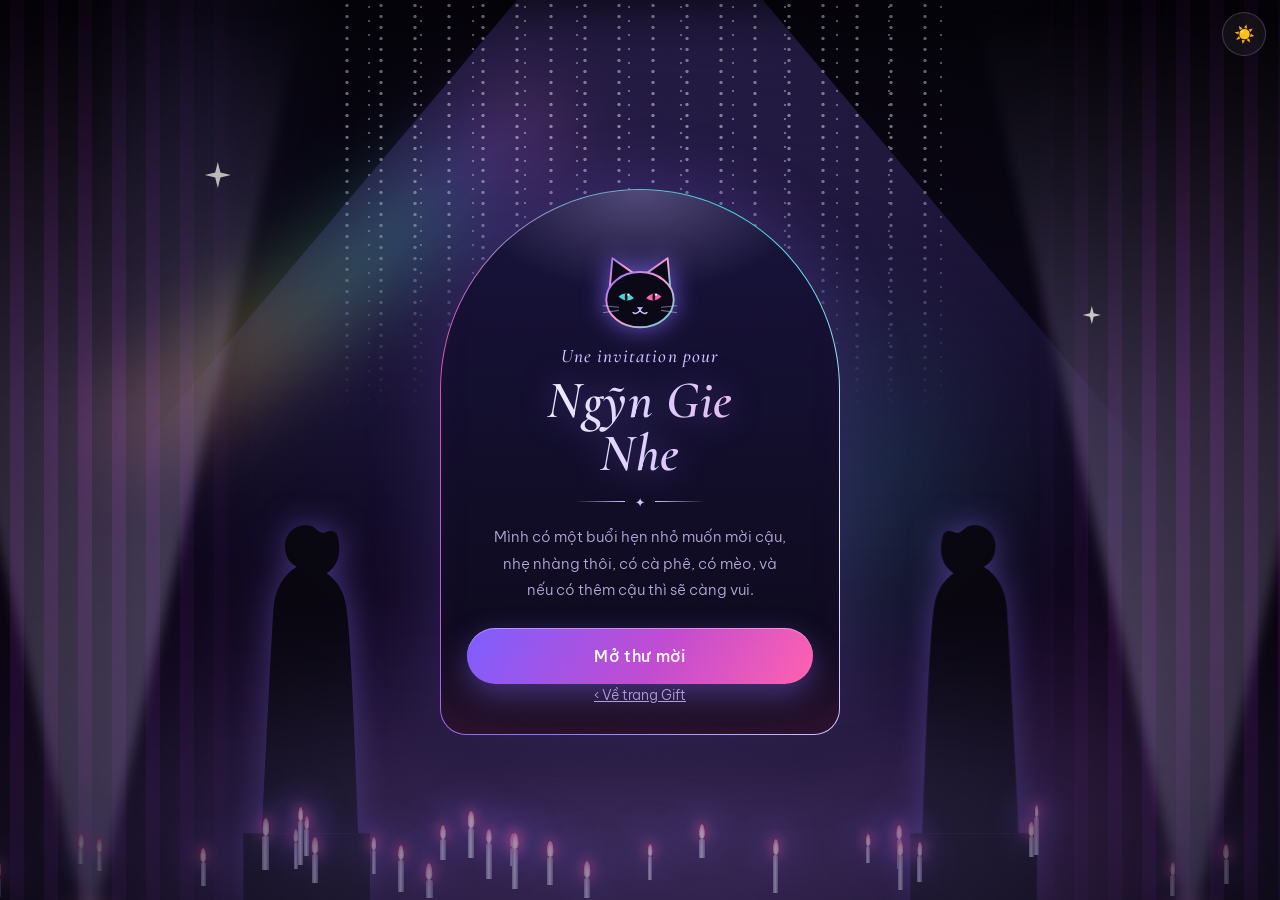
==== invite/index.html @ dcd9a981 "first commit" ====
<!DOCTYPE html>
<html lang="vi">
<head>
<meta charset="utf-8">
<meta name="viewport" content="width=device-width, initial-scale=1, viewport-fit=cover">
<meta name="robots" content="noindex,nofollow">
<meta name="theme-color" content="#0d0414">
<link rel="icon" href="data:image/svg+xml,%3Csvg xmlns=%27http://www.w3.org/2000/svg%27 viewBox=%270 0 100 100%27%3E%3Ctext y=%27.9em%27 font-size=%2790%27%3E%F0%9F%92%8C%3C/text%3E%3C/svg%3E">
<link rel="preconnect" href="https://fonts.gstatic.com" crossorigin>
<title>Ngỹn Gie Nhe, thư mời dùng bữa</title>
<link rel="preconnect" href="https://fonts.googleapis.com">
<link href="https://fonts.googleapis.com/css2?family=Cormorant+Garamond:ital,wght@0,500;0,600;1,500;1,600&family=Be+Vietnam+Pro:wght@300;400;500&display=swap" rel="stylesheet">
<link rel="stylesheet" href="style.css">
<style>.note{display:block;text-align:left;margin:0 0 14px}.note small{display:block;margin:0 0 6px 6px;font-family:"Cormorant Garamond",serif;font-style:italic;font-size:.95rem;color:var(--lilac)}
.note textarea{display:block;width:100%;min-height:76px;resize:none;padding:12px 16px;border-radius:18px;border:1px solid var(--line);background:var(--fill2);color:var(--ink);font:inherit;font-size:.98rem;line-height:1.5;outline:none;transition:border-color .3s}
.note textarea:focus{border-color:var(--lilac)}.note textarea::placeholder{color:var(--soft)}.note textarea:disabled{opacity:.6}</style>
</head>
<body>
<div class="blob o1"></div><div class="blob o2"></div><div class="blob o3"></div>
<div class="scene" aria-hidden="true"><div class="curtain l"></div><div class="curtain r"></div><div class="beads"></div><div class="beam l"></div><div class="beam r"></div><i class="lantern" style="--x:4%;--y:12vh;--s:1;--d:-1s"></i><i class="lantern" style="--x:11%;--y:26vh;--s:.8;--d:-3s"></i><i class="lantern" style="--x:5%;--y:46vh;--s:.9;--d:-2s"></i><i class="lantern" style="--x:96%;--y:14vh;--s:1;--d:-2.5s"></i><i class="lantern" style="--x:89%;--y:30vh;--s:.8;--d:-.5s"></i><i class="lantern" style="--x:95%;--y:48vh;--s:.9;--d:-4s"></i><div class="prism"></div><i class="spark a"></i><i class="spark b"></i><svg class="statue l" viewBox="0 0 80 240" aria-hidden="true"><path d="M44 16c-9-3-17 3-17 12 0 6 3 10 7 12-8 5-13 13-14 26-2 34-4 76-7 134h58c-3-80-5-120-7-134-1-10-5-17-12-22 6-4 9-11 7-20-1-8-6-5-9-4-3-1-5-3-6-4z"/><rect x="2" y="200" width="76" height="40"/></svg><svg class="statue r" viewBox="0 0 80 240" aria-hidden="true"><path d="M44 16c-9-3-17 3-17 12 0 6 3 10 7 12-8 5-13 13-14 26-2 34-4 76-7 134h58c-3-80-5-120-7-134-1-10-5-17-12-22 6-4 9-11 7-20-1-8-6-5-9-4-3-1-5-3-6-4z"/><rect x="2" y="200" width="76" height="40"/></svg><div class="fog"></div><div class="fog f2"></div><div class="candles" id="candles"></div></div>
<button class="theme" id="theme" aria-label="Đổi giao diện sáng/tối">🌙</button>
<div class="fx" id="fx" aria-hidden="true"></div>
<div class="embers" id="embers" aria-hidden="true"></div>

<div class="stage">
  <div class="dots" id="dots"><i></i><i></i><i></i></div>

  <div class="card" id="card">
    <!-- 0 bìa -->
    <section class="step on">
      <svg class="cat" viewBox="0 0 120 104" aria-hidden="true">
        <defs><linearGradient id="hg" x1="0" y1="0" x2="1" y2="1"><stop offset="0" stop-color="#8b6dff"/><stop offset=".5" stop-color="#ff9bd2"/><stop offset="1" stop-color="#46d6d9"/></linearGradient></defs>
        <g class="ear"><path d="M20 52 L24 8 L55 30 Z" fill="#0b0816" stroke="url(#hg)" stroke-width="2.5" stroke-linejoin="round"/></g>
        <g class="ear r"><path d="M100 52 L96 8 L65 30 Z" fill="#0b0816" stroke="url(#hg)" stroke-width="2.5" stroke-linejoin="round"/></g>
        <ellipse cx="60" cy="62" rx="44" ry="36" fill="#0b0816" stroke="url(#hg)" stroke-width="2.5"/>
        <path d="M32 58 Q42 49 52 60 Q42 67 32 58Z" fill="#46d6d9"/><path d="M68 60 Q78 49 88 58 Q78 67 68 60Z" fill="#ff5fae"/>
        <ellipse cx="42" cy="58.5" rx="1.8" ry="5" fill="#0b0816"/><ellipse cx="78" cy="58.5" rx="1.8" ry="5" fill="#0b0816"/>
        <circle cx="45" cy="55.5" r="1.4" fill="#fff"/><circle cx="81" cy="55.5" r="1.4" fill="#fff"/>
        <path d="M56 72 L64 72 L60 76Z" fill="#cfc3ff"/><path d="M60 76 Q56 82 51 79 M60 76 Q64 82 69 79" fill="none" stroke="#cfc3ff" stroke-width="2" stroke-linecap="round"/>
        <path d="M12 70 L32 72 M12 79 L32 76 M108 70 L88 72 M108 79 L88 76" stroke="#cfc3ff" opacity=".5" stroke-width="1.4" stroke-linecap="round"/>
      </svg>
      <p class="it lead">Une invitation pour</p>
      <h1>Ngỹn Gie<br>Nhe</h1>
      <div class="orn">✦</div>
      <p class="txt">Mình có một buổi hẹn nhỏ muốn mời cậu, nhẹ nhàng thôi, có cà phê, có mèo, và nếu có thêm cậu thì sẽ càng vui.</p>
      <button class="btn shine" data-go="1">Mở thư mời</button>
      <a class="back" href="../index.html">‹ Về trang Gift</a>
    </section>

    <!-- 1 địa điểm -->
    <section class="step">
      <h2>Mình đi đâu nhỉ?</h2>
      <p class="cap">Chọn bao nhiêu cũng được</p>
      <div class="grid" id="what">
        <button class="tile" aria-pressed="false"><em>🐱</em><b>Cà phê mèo</b></button>
        <button class="tile" aria-pressed="false"><em>🍝</em><b>Đi ăn</b></button>
        <button class="tile" aria-pressed="false"><em>🌷</em><b>Dạo phố</b></button>
        <button class="tile" aria-pressed="false"><em>🎀</em><b>Cậu chọn đi</b></button>
      </div>
      <button class="btn" data-go="2" id="n1">Bỏ qua</button>
      <button class="back" data-go="0">Quay lại</button>
    </section>

    <!-- 2 thời gian -->
    <section class="step">
      <h2>Khi nào cậu rảnh?</h2>
      <p class="cap">Chọn ngày và giờ cậu tiện</p>
      <div id="when" class="fields">
        <button type="button" class="fld" id="fd"><small>Ngày</small><span id="fdv" class="ph">Chọn ngày</span></button>
        <button type="button" class="fld" id="ft"><small>Giờ</small><span id="ftv" class="ph">Chọn giờ</span></button>
      </div>
      <button class="btn" data-go="3" id="n2">Bỏ qua</button>
      <button class="back" data-go="1">Quay lại</button>
    </section>

    <!-- 3 xác nhận -->
    <section class="step">
      <h2>Cậu đi với mình nhé?</h2>
      <p class="cap">Bữa hẹn của Ngỹn Gie Nhe</p>
      <div class="zone" id="zone">
        <button class="btn shine" id="yes">Nhận lời mời 💗</button>
        <button class="btn alt no" id="no">Khôm đi…</button>
      </div>
      <p class="hint" id="hint"></p>
      <button class="back" data-go="2">Quay lại</button>
    </section>

    <!-- 4 xong -->
    <section class="step fin" aria-live="polite">
      <img class="clapgif" id="clapgif" src="clap-cat.gif" alt="Mèo vỗ tay" hidden>
      <svg class="cat happy" id="hcat" viewBox="0 0 120 104" role="button" tabindex="0" aria-label="Chạm vào mèo để thả pháo hoa">
        <g class="ear"><path d="M20 52 L24 8 L55 30 Z" fill="#0b0816" stroke="url(#hg)" stroke-width="2.5" stroke-linejoin="round"/></g>
        <g class="ear r"><path d="M100 52 L96 8 L65 30 Z" fill="#0b0816" stroke="url(#hg)" stroke-width="2.5" stroke-linejoin="round"/></g>
        <ellipse cx="60" cy="62" rx="44" ry="36" fill="#0b0816" stroke="url(#hg)" stroke-width="2.5"/>
        <path d="M31 62 Q42 48 53 62" fill="none" stroke="#46d6d9" stroke-width="4" stroke-linecap="round"/><path d="M67 62 Q78 48 89 62" fill="none" stroke="#ff5fae" stroke-width="4" stroke-linecap="round"/>
        <ellipse cx="27" cy="73" rx="8" ry="4.5" fill="#ff5fae" opacity=".55"/><ellipse cx="93" cy="73" rx="8" ry="4.5" fill="#ff5fae" opacity=".55"/>
        <path d="M54 72 L66 72 L60 77Z" fill="#cfc3ff"/><path d="M50 80 Q60 96 70 80 Z" fill="#ff5fae"/><path d="M55 87 Q60 91 65 87" fill="none" stroke="#ffd6f0" stroke-width="2" stroke-linecap="round"/>
        <path d="M10 70 L30 73 M10 80 L30 77 M110 70 L90 73 M110 80 L90 77" stroke="#cfc3ff" opacity=".5" stroke-width="1.4" stroke-linecap="round"/>
      </svg>
      <p class="it lead">Réservation</p>
      <h2 style="font-size:2rem;margin:6px 0 4px">Bàn đã được giữ chỗ</h2>
      <p class="wave" aria-label="Happy happy happy"><span class="w"><span class="l" style="--i:0" aria-hidden="true">H</span><span class="l" style="--i:1" aria-hidden="true">a</span><span class="l" style="--i:2" aria-hidden="true">p</span><span class="l" style="--i:3" aria-hidden="true">p</span><span class="l" style="--i:4" aria-hidden="true">y</span></span> <span class="w"><span class="l" style="--i:5" aria-hidden="true">h</span><span class="l" style="--i:6" aria-hidden="true">a</span><span class="l" style="--i:7" aria-hidden="true">p</span><span class="l" style="--i:8" aria-hidden="true">p</span><span class="l" style="--i:9" aria-hidden="true">y</span></span> <span class="w"><span class="l" style="--i:10" aria-hidden="true">h</span><span class="l" style="--i:11" aria-hidden="true">a</span><span class="l" style="--i:12" aria-hidden="true">p</span><span class="l" style="--i:13" aria-hidden="true">p</span><span class="l" style="--i:14" aria-hidden="true">y</span></span> <span class="l" style="--i:15" aria-hidden="true">✨</span></p>
      <div class="orn">✦</div>
      <p class="txt" style="margin-bottom:18px">Ngỹn Gie Nhe đã nhận lời mời. Hẹn gặp cậu nhé 🐾</p>
      <label class="note"><small>Nhắn gì cho mình không?</small><textarea id="note" rows="2" maxlength="300" placeholder="Viết vài dòng gửi mình nhé…"></textarea></label>
      <a class="btn shine" id="dc" href="#">Gửi</a>
      <p class="hint" id="copied"></p>
      <p class="hint" id="tap">Chạm vào mèo để thả thêm pháo hoa 🎉</p>
    </section>
  </div>
</div>

<div class="ov" id="ov" hidden>
  <div class="sheet" role="dialog" aria-modal="true" aria-label="Chọn ngày giờ">
    <div id="pdate">
      <div class="calh"><button type="button" class="nav" id="prev" aria-label="Tháng trước">‹</button><b id="calT"></b><button type="button" class="nav" id="next" aria-label="Tháng sau">›</button></div>
      <div class="wd"><span>T2</span><span>T3</span><span>T4</span><span>T5</span><span>T6</span><span>T7</span><span>CN</span></div>
      <div class="days" id="cal"></div>
    </div>
    <div id="ptime" hidden>
      <div class="wheel">
        <div class="wband"></div>
        <div class="wcol" id="wh" tabindex="0" aria-label="Giờ"></div>
        <div class="wsep">:</div>
        <div class="wcol" id="wm" tabindex="0" aria-label="Phút"></div>
      </div>
    </div>
    <div class="sact"><button type="button" class="sbtn" id="clr">Xóa chọn</button><button type="button" class="sbtn" id="shut">Đóng</button></div>
  </div>
</div>

<script src="../discord.js"></script>
<script src="script.js"></script>
</body>
</html>
---- invite/style.css ----
/* Nhà nguyện dưới ánh nến · bảng màu tím–hồng–xanh ngọc */
@property --ink{syntax:'<color>';inherits:true;initial-value:#f1ecff}
@property --soft{syntax:'<color>';inherits:true;initial-value:#b3a6d6}
@property --fill2{syntax:'<color>';inherits:true;initial-value:#ffffff0d}
@property --line{syntax:'<color>';inherits:true;initial-value:#cfc3ff38}
:root{
  --sky1:#06040d;--sky2:#0f0a22;--sky3:#2a1240;
  --ink:#f1ecff;--soft:#b3a6d6;--lilac:#cfc3ff;--violet:#8b6dff;--mag:#e64aa8;--pink:#ff5fae;--teal:#46d6d9;
  --card1:#17123a;--card2:#0b0818;--fill2:rgba(255,255,255,.05);--line:rgba(207,195,255,.22);
  --curt1:#3a1050;--curt2:#12071d;--stat:#0a0712;--cone:rgba(139,109,255,.3);--fog:rgba(190,170,255,.16);
  --holo:conic-gradient(from 200deg,#8b6dff,#e64aa8,#46d6d9,#f4efff,#8b6dff);
  --grad:linear-gradient(120deg,#7b5cff,#c04ad0 55%,#ff5fae);
  --vig:radial-gradient(ellipse at 50% 45%,transparent 30%,rgba(0,0,0,.72) 100%);
  --ease:cubic-bezier(.23,1,.32,1);--spring:cubic-bezier(.34,1.56,.64,1);
  color-scheme:dark;box-sizing:border-box;
  padding-top:env(safe-area-inset-top,0px);padding-bottom:env(safe-area-inset-bottom,0px);
  transition:--ink .7s var(--ease),--soft .7s var(--ease),--fill2 .7s var(--ease),--line .7s var(--ease)}
:root[data-theme="light"]{
  --sky1:#efe8fb;--sky2:#f6e6f1;--sky3:#e3dcf8;
  --ink:#2a1a4a;--soft:#6f5f95;--card1:#fcf9ff;--card2:#efe7fb;--fill2:rgba(255,255,255,.65);--line:rgba(90,60,160,.26);
  --curt1:#d9c3ec;--curt2:#c3a6df;--stat:#6e5a96;--cone:rgba(255,255,255,.8);--fog:rgba(255,255,255,.6);
  --vig:radial-gradient(ellipse at 50% 45%,transparent 45%,rgba(120,70,160,.18) 100%);color-scheme:light}
*{box-sizing:border-box;-webkit-tap-highlight-color:transparent}
html,body{height:100%}
html{scroll-padding-top:env(safe-area-inset-top,0px)}
body{margin:0;font-family:"Be Vietnam Pro",system-ui,-apple-system,"Segoe UI",sans-serif;font-weight:300;color:var(--ink);
  background:linear-gradient(180deg,var(--sky1),var(--sky2) 55%,var(--sky3)) fixed;overflow-x:hidden}
body::before{content:"";position:fixed;inset:0;z-index:-1;pointer-events:none;background:var(--vig)}
body::after{content:"";position:fixed;inset:0;z-index:30;pointer-events:none;opacity:.1;mix-blend-mode:overlay;
  background-image:url("data:image/svg+xml,%3Csvg xmlns='http://www.w3.org/2000/svg' width='160' height='160'%3E%3Cfilter id='n'%3E%3CfeTurbulence type='fractalNoise' baseFrequency='.9' numOctaves='2' stitchTiles='stitch'/%3E%3C/filter%3E%3Crect width='100%25' height='100%25' filter='url(%23n)'/%3E%3C/svg%3E")}

/* ===== cảnh nhà nguyện ===== */
.blob{position:fixed;z-index:-2;border-radius:50%;filter:blur(80px);pointer-events:none;animation:flow 18s ease-in-out infinite alternate}
.o1{width:320px;height:420px;background:var(--violet);opacity:.4;top:-120px;left:-120px}
.o2{width:340px;height:420px;background:var(--mag);opacity:.3;bottom:-160px;right:-140px;animation-duration:22s}
.o3{width:240px;height:300px;background:var(--teal);opacity:.16;top:38%;left:56%;animation-duration:26s}
@keyframes flow{to{transform:translate3d(30px,-40px,0) scale(1.15)}}
.scene{position:fixed;inset:0;z-index:-2;pointer-events:none;overflow:hidden}
.scene::before{content:"";position:absolute;top:0;left:50%;width:120vw;height:85vh;transform:translateX(-50%);
  background:linear-gradient(180deg,var(--cone),transparent 75%);clip-path:polygon(42% 0,58% 0,100% 100%,0 100%);filter:blur(28px)}
.scene::after{content:"";position:absolute;left:0;right:0;bottom:0;height:34vh;background:linear-gradient(transparent,rgba(139,109,255,.2))}
.curtain{position:absolute;top:0;bottom:0;width:min(24vw,250px);transform-origin:50% 0;animation:sway 10s ease-in-out infinite alternate;
  background:linear-gradient(180deg,rgba(0,0,0,.55),transparent 45%),repeating-linear-gradient(90deg,var(--curt2) 0 10px,var(--curt1) 10px 24px,var(--curt2) 24px 34px)}
.curtain.l{left:0;-webkit-mask-image:linear-gradient(90deg,#000 35%,transparent);mask-image:linear-gradient(90deg,#000 35%,transparent)}
.curtain.r{right:0;-webkit-mask-image:linear-gradient(270deg,#000 35%,transparent);mask-image:linear-gradient(270deg,#000 35%,transparent)}
@keyframes sway{to{transform:skewX(1.4deg)}}
.beads{position:absolute;top:0;left:50%;width:min(94vw,620px);height:46vh;transform:translateX(-50%);transform-origin:50% 0;animation:sway2 9s ease-in-out infinite alternate;opacity:.55;
  background-image:radial-gradient(circle,#efeaff 0 1.3px,transparent 2px),radial-gradient(circle,#cfc3ff 0 1px,transparent 1.6px);
  background-size:34px 11px,52px 14px;background-position:0 0,13px 0;
  -webkit-mask-image:linear-gradient(#000 30%,transparent);mask-image:linear-gradient(#000 30%,transparent)}
@keyframes sway2{from{transform:translateX(-50%) rotate(-.5deg)}to{transform:translateX(-50%) rotate(.5deg)}}
.prism{position:absolute;left:4%;top:26%;width:560px;height:90px;transform:rotate(-38deg);filter:blur(38px);opacity:.3;mix-blend-mode:screen;animation:prism 20s ease-in-out infinite alternate;
  background:linear-gradient(90deg,#ff5fae,#ffb24f,#fff56a,#5fe3a1,#46d6d9,#7b5cff,#e64aa8)}
@keyframes prism{to{transform:rotate(-30deg) translate(40px,30px);opacity:.18}}
.spark{position:absolute;width:26px;height:26px;background:#fff;clip-path:polygon(50% 0,60% 40%,100% 50%,60% 60%,50% 100%,40% 60%,0 50%,40% 40%);filter:drop-shadow(0 0 6px #cfc3ff);animation:tw 3.6s ease-in-out infinite}
.spark.a{left:16%;top:18%}.spark.b{right:14%;top:34%;width:18px;height:18px;animation-delay:1.4s}
@keyframes tw{0%,100%{opacity:.15;transform:scale(.6) rotate(0)}50%{opacity:1;transform:scale(1) rotate(45deg)}}
.fog{position:absolute;bottom:-8vh;width:150%;height:38vh;left:-25%;background:radial-gradient(ellipse at 50% 60%,var(--fog),transparent 65%);filter:blur(24px);animation:drift 30s ease-in-out infinite alternate}
.fog.f2{bottom:-14vh;opacity:.7;animation-duration:44s;animation-direction:alternate-reverse}
@keyframes drift{to{transform:translateX(12%)}}
.statue{position:absolute;bottom:0;height:min(50vh,400px);aspect-ratio:80/240;fill:var(--stat);filter:drop-shadow(0 0 16px rgba(139,109,255,.5))}
.statue.l{left:max(2vw,calc(50% - 400px))}.statue.r{right:max(2vw,calc(50% - 400px));transform:scaleX(-1)}
.candles{position:absolute;left:0;right:0;bottom:0}
.candle{position:absolute;bottom:var(--b);left:var(--x);width:var(--w);height:var(--h);margin-left:calc(var(--w)/-2);border-radius:2px 2px 0 0;background:linear-gradient(90deg,#9d92c4,#efeaff 45%,#8478ad)}
.candle::before{content:"";position:absolute;left:50%;bottom:100%;width:calc(var(--w)*1.1);height:calc(var(--w)*2.7);transform:translateX(-50%);transform-origin:50% 100%;
  border-radius:50% 50% 50% 50%/62% 62% 38% 38%;background:radial-gradient(ellipse at 50% 70%,#fff 0,#ffd6f0 35%,#ff6fc1 72%,transparent 76%);
  box-shadow:0 0 12px 4px rgba(255,95,174,.5),0 0 34px 12px rgba(139,109,255,.32);animation:flick var(--f) ease-in-out var(--dl) infinite alternate}
@keyframes flick{from{transform:translateX(-50%) scale(1) rotate(-2deg)}to{transform:translateX(-50%) scale(.88,1.14) rotate(2deg)}}
.embers{position:fixed;inset:0;z-index:-1;pointer-events:none;overflow:hidden}
.embers span{position:absolute;bottom:-20px;width:var(--s);height:var(--s);border-radius:50%;opacity:0;background:radial-gradient(circle,#fff,#cfc3ff 40%,transparent 70%);box-shadow:0 0 8px var(--violet);animation:ember var(--d) linear var(--l) infinite}
@keyframes ember{0%{transform:translate(0,0);opacity:0}15%{opacity:.8}100%{transform:translate(var(--x),-100vh);opacity:0}}

/* ===== thẻ hình vòm ===== */
.stage{position:relative;min-height:100%;display:flex;flex-direction:column;align-items:center;justify-content:center;padding:28px 16px}
.dots{display:flex;gap:8px;height:8px;margin-bottom:16px;opacity:0;transition:opacity .3s}
.dots.on{opacity:1}
.dots i{width:7px;height:7px;border-radius:50%;background:var(--line);transition:all .5s var(--ease)}
.dots i.a{background:var(--lilac);width:26px;border-radius:6px;box-shadow:0 0 12px var(--violet)}
.card{position:relative;isolation:isolate;width:100%;max-width:400px;padding:62px 26px 30px;text-align:center;
  border:1.5px solid transparent;border-radius:200px 200px 26px 26px;
  background:linear-gradient(180deg,var(--card1),var(--card2)) padding-box,var(--holo) border-box;
  box-shadow:0 0 70px rgba(139,109,255,.28),0 30px 60px rgba(0,0,0,.45),inset 0 -70px 80px -50px rgba(230,74,168,.2);transition:height .6s var(--ease)}
.card::before{content:"";position:absolute;inset:0;z-index:-1;border-radius:inherit;pointer-events:none;background:radial-gradient(ellipse 60% 26% at 50% 0,rgba(207,195,255,.3),transparent 72%)}
.step{display:none}
.step.on{display:block;animation:enter .6s var(--ease) backwards}
.step.on>*{animation:rise .7s var(--ease) backwards}
.step.on>*:nth-child(2){animation-delay:.05s}.step.on>*:nth-child(3){animation-delay:.1s}.step.on>*:nth-child(4){animation-delay:.15s}
.step.on>*:nth-child(5){animation-delay:.2s}.step.on>*:nth-child(6){animation-delay:.25s}.step.on>*:nth-child(7){animation-delay:.3s}
.step.out{animation:leave .22s ease-in forwards;pointer-events:none}
.step.out>*{animation:none}
@keyframes enter{from{filter:blur(8px)}to{filter:blur(0)}}
@keyframes rise{from{opacity:0;transform:translateY(14px)}}
@keyframes leave{to{opacity:0;transform:translateY(-8px) scale(.985);filter:blur(4px)}}

.cat{width:92px;height:80px;display:block;margin:0 auto 12px;overflow:visible;filter:drop-shadow(0 0 12px rgba(139,109,255,.7))}
.ear{transform-box:fill-box;transform-origin:50% 100%;animation:wig 3.6s ease-in-out 1s 2}
.ear.r{animation-delay:1.2s}
@keyframes wig{0%,100%{transform:rotate(0)}30%{transform:rotate(-7deg)}60%{transform:rotate(4deg)}}
.it,h1,h2{font-family:"Cormorant Garamond","Be Vietnam Pro",Georgia,serif;font-style:italic}
.it{font-weight:500;color:var(--lilac);letter-spacing:.06em}
.lead{font-size:1.2rem;margin:0}
h1{font-weight:600;font-size:3.3rem;line-height:1;margin:6px 0 14px;letter-spacing:.01em;
  background:linear-gradient(100deg,#fff 0%,#d9ccff 22%,#ff9bd2 42%,#9be9ee 62%,#fff 84%);background-size:260% 100%;
  -webkit-background-clip:text;background-clip:text;color:transparent;animation:holo 8s ease-in-out infinite alternate;filter:drop-shadow(0 0 16px rgba(139,109,255,.5))}
:root[data-theme="light"] h1{background-image:linear-gradient(100deg,#2a1a4a,#7b5cff 30%,#e64aa8 55%,#2aa9b0 78%,#2a1a4a)}
@keyframes holo{to{background-position:100% 0}}
h2{font-weight:600;font-size:2rem;line-height:1.15;margin:0 0 8px;color:var(--ink);text-shadow:0 0 18px rgba(139,109,255,.5)}
.orn{display:flex;align-items:center;justify-content:center;gap:10px;color:var(--lilac);font-size:.8rem;margin:0 0 14px}
.orn::before,.orn::after{content:"";width:50px;height:1px;background:linear-gradient(90deg,transparent,var(--lilac))}
.orn::after{transform:scaleX(-1)}
p{margin:0}
.txt{color:var(--soft);font-size:.95rem;line-height:1.75;max-width:30ch;margin:0 auto 24px}
.cap{color:var(--soft);font-size:.88rem;margin-bottom:18px}

/* ===== điều khiển ===== */
.grid{display:grid;grid-template-columns:1fr 1fr;gap:10px;margin-bottom:22px}
.tile,.row{position:relative;isolation:isolate;overflow:hidden;font:inherit;color:var(--ink);cursor:pointer;background:var(--fill2);border:1px solid var(--line);
  transition:transform .5s var(--spring),border-color .4s var(--ease),color .3s}
.tile{min-height:96px;padding:14px 8px;border-radius:20px;display:flex;flex-direction:column;align-items:center;justify-content:center;gap:6px}
.tile b{font-family:"Cormorant Garamond","Be Vietnam Pro",serif;font-style:italic;font-weight:600;font-size:1.2rem}
.tile em{font-style:normal;font-size:1.6rem;line-height:1}
.row{font-size:.98rem;min-height:54px;padding:0 20px;border-radius:999px}
.tile::before,.row::before{content:"";position:absolute;inset:0;z-index:-1;background:var(--grad);opacity:0;transform:scale(.88);transition:opacity .45s var(--ease),transform .55s var(--ease)}
.tile[aria-pressed="true"],.row[aria-pressed="true"]{color:#fff;border-color:transparent}
.tile[aria-pressed="true"]::before,.row[aria-pressed="true"]::before{opacity:1;transform:none}
.tile:hover,.row:hover{border-color:var(--lilac);transform:translateY(-2px)}
.tile:active,.row:active{transform:scale(.96)}
.tile::after{content:"✦";position:absolute;top:8px;right:12px;font-size:.7rem;opacity:0;transform:rotate(-120deg) scale(0);transition:opacity .4s var(--ease),transform .6s var(--spring)}
.tile[aria-pressed="true"]::after{opacity:1;transform:none}
.list{display:flex;flex-direction:column;gap:10px;margin-bottom:22px}

.btn{font:inherit;font-weight:500;font-size:1rem;letter-spacing:.04em;border:0;cursor:pointer;border-radius:999px;min-height:56px;width:100%;color:#fff;
  position:relative;overflow:hidden;background:var(--grad);box-shadow:0 10px 30px rgba(139,109,255,.4),inset 0 1px 0 rgba(255,255,255,.35);transition:transform .5s var(--spring),box-shadow .4s var(--ease)}
.btn:hover{box-shadow:0 14px 38px rgba(230,74,168,.45),inset 0 1px 0 rgba(255,255,255,.4)}
.btn:active{transform:scale(.97)}
.btn::before{content:"";position:absolute;inset:0;background:rgba(255,255,255,.22);transform:translateX(-101%) skewX(-18deg);transition:transform .6s var(--ease);pointer-events:none}
.btn:hover::before{transform:translateX(0) skewX(-18deg)}
.btn.shine::after{content:"";position:absolute;top:0;left:-60%;width:40%;height:100%;background:linear-gradient(100deg,transparent,rgba(255,255,255,.55),transparent);transform:skewX(-20deg);animation:sh 4s ease-in-out 1s infinite}
@keyframes sh{0%,60%{left:-60%}100%{left:140%}}
.btn.alt{color:var(--ink);box-shadow:none;border:1.5px solid transparent;background:linear-gradient(var(--card2),var(--card2)) padding-box,var(--holo) border-box}
:root[data-theme="light"] .btn.alt{background:linear-gradient(var(--card1),var(--card1)) padding-box,var(--holo) border-box}
.btn.alt::before{background:rgba(139,109,255,.2)}
.back{font:inherit;font-size:.88rem;color:var(--soft);background:none;border:0;cursor:pointer;min-height:44px;padding:0 16px;margin-top:6px;transition:color .3s}
.back:hover{color:var(--lilac)}
a.btn{display:flex;align-items:center;justify-content:center;text-decoration:none}

.sum{text-align:left;margin:0 0 22px;padding:6px 18px;border-radius:20px;background:var(--fill2);border:1px solid var(--line)}
.sum div{padding:12px 0;font-size:.95rem;line-height:1.5}
.sum div+div{border-top:1px solid var(--line)}
.sum small{display:block;color:var(--soft);font-size:.78rem;margin-bottom:2px}
.zone{position:relative;height:122px}
.zone .btn{position:absolute;left:0;top:0}
.zone .no{width:170px;left:calc(50% - 85px);top:72px;min-height:46px;font-size:.88rem;font-weight:400;transition:left .25s,top .25s}
.hint{color:var(--soft);font-size:.82rem;min-height:1.3em;margin-top:8px}

#when{margin-bottom:20px;display:grid;grid-template-columns:1fr 1fr;gap:12px;text-align:left}
@media (max-width:340px){#when{grid-template-columns:1fr}}
.fld{font:inherit;width:100%;min-height:62px;padding:10px 18px;border-radius:20px;border:1px solid var(--line);background:var(--fill2);color:var(--ink);cursor:pointer;text-align:left;display:flex;flex-direction:column;justify-content:center;gap:2px;
  transition:border-color .4s var(--ease),box-shadow .4s var(--ease),transform .5s var(--spring)}
.fld small{font-family:"Cormorant Garamond",serif;font-style:italic;font-size:.95rem;color:var(--lilac)}
.fld span{font-size:1.02rem}.fld span.ph{color:var(--soft)}
.fld:hover{border-color:var(--lilac)}.fld:active{transform:scale(.98)}
.fld[aria-expanded="true"]{border-color:var(--violet);box-shadow:0 0 0 3px rgba(139,109,255,.3)}

.pan{padding:12px;border-radius:22px;background:var(--fill2);border:1px solid var(--line);animation:rise .5s var(--ease)}
.pan[hidden]{display:none}
.calh{display:flex;align-items:center;justify-content:space-between;margin-bottom:8px}
.calh b{font-family:"Cormorant Garamond",serif;font-style:italic;font-weight:600;font-size:1.3rem}
.nav{width:44px;height:44px;border-radius:50%;border:0;background:none;color:var(--lilac);font-size:1.6rem;line-height:1;cursor:pointer;transition:background .3s}
.nav:hover:not(:disabled){background:var(--fill2)}.nav:disabled{opacity:.25;cursor:default}
.wd,.days{display:grid;grid-template-columns:repeat(7,1fr);gap:4px;text-align:center}
.wd span{font-size:.72rem;color:var(--soft);padding:4px 0}
.day{font:inherit;font-size:.92rem;color:var(--ink);height:42px;border-radius:50%;border:0;background:none;cursor:pointer;padding:0;transition:background .3s var(--ease),transform .4s var(--spring)}
.day:hover:not(:disabled){background:var(--fill2)}.day:disabled{opacity:.28;cursor:default}
.day:active:not(:disabled),.tm:active{transform:scale(.92)}
.day[aria-pressed="true"],.tm[aria-pressed="true"]{background:var(--grad);color:#fff;font-weight:500;border-color:transparent;box-shadow:0 6px 16px rgba(139,109,255,.45)}
.times{display:grid;grid-template-columns:repeat(3,1fr);gap:8px;margin-top:14px;padding-top:14px;border-top:1px solid var(--line)}
.tm{font:inherit;font-size:.92rem;color:var(--ink);min-height:44px;border-radius:999px;border:1px solid var(--line);background:var(--fill2);cursor:pointer;transition:transform .4s var(--spring)}
.nav:focus-visible,.day:focus-visible,.tm:focus-visible,.btn:focus-visible,.tile:focus-visible,.row:focus-visible,.back:focus-visible,.theme:focus-visible,.fld:focus-visible,.sbtn:focus-visible{outline:3px solid var(--pink);outline-offset:3px}
.theme{position:fixed;z-index:5;right:14px;top:calc(env(safe-area-inset-top,0px) + 12px);width:44px;height:44px;border-radius:50%;cursor:pointer;font-size:1.05rem;color:var(--ink);
  background:var(--fill2);border:1px solid var(--line);-webkit-backdrop-filter:blur(14px);backdrop-filter:blur(14px)}
.fx{position:fixed;inset:0;pointer-events:none;z-index:4;overflow:hidden}
.fx span{position:absolute;bottom:-30px;animation:up 2.8s ease-out forwards}
@keyframes up{to{transform:translateY(-110vh) rotate(25deg);opacity:0}}

/* hộp chọn ngày giờ */
.ov{position:fixed;inset:0;z-index:20;display:flex;align-items:center;justify-content:center;padding:16px;background:rgba(6,3,14,.6);-webkit-backdrop-filter:blur(8px);backdrop-filter:blur(8px);animation:fade .3s var(--ease)}
.ov[hidden]{display:none}
.sheet{width:100%;max-width:360px;padding:16px 14px 10px;border-radius:30px;color:var(--ink);border:1.5px solid transparent;
  background:linear-gradient(180deg,var(--card1),var(--card2)) padding-box,var(--holo) border-box;box-shadow:0 0 60px rgba(139,109,255,.3),0 24px 60px rgba(0,0,0,.5);animation:pop .55s var(--ease)}
.sheet .times{margin:0;padding:0;border:0;grid-template-columns:repeat(4,1fr);max-height:300px;overflow-y:auto;overscroll-behavior:contain}
.sact{display:flex;justify-content:space-between;margin-top:10px;padding-top:6px;border-top:1px solid var(--line)}
.sbtn{font:inherit;font-size:.92rem;color:var(--soft);background:none;border:0;cursor:pointer;min-height:44px;padding:0 14px}
#shut{color:var(--lilac);font-weight:500}
.ov.closing{animation:fadeout .22s ease-in forwards;pointer-events:none}
.ov.closing .sheet{animation:popout .22s ease-in forwards}
@keyframes fade{from{opacity:0}}@keyframes fadeout{to{opacity:0}}
@keyframes pop{from{opacity:0;transform:translateY(24px) scale(.94)}}
@keyframes popout{to{opacity:0;transform:translateY(12px) scale(.96)}}
.wheel{position:relative;display:flex;align-items:center;justify-content:center;gap:6px;height:220px}
.wband{position:absolute;left:14px;right:14px;top:88px;height:44px;border-radius:14px;background:rgba(139,109,255,.16);border:1px solid var(--violet);pointer-events:none}
.wcol{position:relative;z-index:1;width:92px;height:220px;overflow-y:auto;scroll-snap-type:y mandatory;padding:88px 0;scrollbar-width:none;-ms-overflow-style:none;overscroll-behavior:contain;
  -webkit-mask-image:linear-gradient(transparent,#000 28%,#000 72%,transparent);mask-image:linear-gradient(transparent,#000 28%,#000 72%,transparent)}
.wcol::-webkit-scrollbar{display:none}
.wcol:focus-visible{outline:3px solid var(--pink);outline-offset:-3px;border-radius:14px}
.wi{height:44px;line-height:44px;text-align:center;scroll-snap-align:center;font-family:"Cormorant Garamond",serif;font-style:italic;font-weight:600;font-size:1.6rem;color:var(--soft);cursor:pointer;transition:color .15s,transform .15s}
.wi.on{color:var(--ink);transform:scale(1.18)}
.wsep{position:relative;z-index:1;font-family:"Cormorant Garamond",serif;font-size:1.8rem;color:var(--lilac)}

.no.fly{position:fixed;z-index:6;width:170px;min-height:46px;font-size:.88rem;font-weight:400;margin:0;
  transition:left .4s cubic-bezier(.34,1.56,.64,1),top .4s cubic-bezier(.34,1.56,.64,1),transform .4s cubic-bezier(.34,1.56,.64,1)}
@media (max-width:360px){h1{font-size:2.7rem}.card{padding:56px 18px 24px}}
@media (prefers-reduced-motion:reduce){
  .blob,.curtain,.beads,.prism,.spark,.fog,.candle::before,.ear,h1,.btn.shine::after,.embers,.step.on,.step.on>*,.step.out,.ov,.sheet,.pan{animation:none!important}
  .embers{display:none}.card,:root,.btn,.tile,.row,.no.fly{transition:none}.btn::before,.tile::before,.row::before,.tile::after{transition:none}}

/* ===== đèn hai bên: tối = đèn rọi quét · sáng = đèn lồng đung đưa ===== */
.beam{position:absolute;bottom:-4vh;left:var(--bx);width:70vh;height:112vh;margin-left:-35vh;transform-origin:50% 100%;mix-blend-mode:screen;opacity:1;
  background:conic-gradient(from -13deg at 50% 100%,rgba(214,200,255,.55) 0 26deg,transparent 26deg);
  -webkit-mask-image:linear-gradient(0deg,#000 5%,transparent 92%);mask-image:linear-gradient(0deg,#000 5%,transparent 92%);
  filter:blur(6px);animation:sweepL 7s ease-in-out infinite alternate,hue 12s linear infinite alternate;transition:opacity .9s var(--ease)}
.beam.l{--bx:7%}
.beam.r{--bx:93%;animation-name:sweepR,hue;animation-duration:8.5s,15s;animation-delay:-3s,-5s}
.beam::after{content:"";position:absolute;left:50%;bottom:0;width:90px;height:90px;transform:translate(-50%,50%);border-radius:50%;background:radial-gradient(circle,#fff,rgba(255,150,220,.6) 40%,transparent 70%)}
@keyframes sweepL{from{transform:rotate(-14deg)}to{transform:rotate(30deg)}}
@keyframes sweepR{from{transform:rotate(14deg)}to{transform:rotate(-30deg)}}
@keyframes hue{from{filter:blur(6px) hue-rotate(-50deg)}to{filter:blur(6px) hue-rotate(70deg)}}
.lantern{position:absolute;top:var(--y);left:var(--x);width:calc(46px*var(--s));height:calc(60px*var(--s));margin-left:-23px;opacity:0;transition:opacity .9s var(--ease);
  transform-origin:50% calc(var(--y)*-1);animation:swing 5.5s ease-in-out var(--d) infinite alternate;
  border-radius:50%/42%;background:radial-gradient(circle at 50% 58%,#fffafc 0,#ffc6df 42%,#e87db2 100%);
  box-shadow:0 0 34px 12px rgba(255,140,200,.5),inset 0 -8px 12px rgba(170,50,120,.25)}
.lantern::before{content:"";position:absolute;left:50%;bottom:100%;width:1px;height:var(--y);background:rgba(120,70,150,.4)}
.lantern::after{content:"";position:absolute;left:50%;top:-5px;width:46%;height:8px;transform:translateX(-50%);border-radius:3px;background:#b9569a}
@keyframes swing{from{transform:rotate(-4.5deg)}to{transform:rotate(4.5deg)}}
:root[data-theme="light"] .beam{opacity:0}
:root[data-theme="light"] .lantern{opacity:.95}
#zone{transition:height .5s var(--ease)}
.btn{transition:transform .5s var(--spring),box-shadow .4s var(--ease),min-height .5s var(--spring),font-size .5s var(--ease)}
.btn.big{animation:beat 1.4s ease-in-out infinite}
@keyframes beat{50%{transform:scale(1.035)}}
@media (prefers-reduced-motion:reduce){.beam,.lantern,.btn.big{animation:none!important}}

/* ===== trang kết: happy happy ===== */
.fin .cat{width:112px;height:98px;margin-bottom:6px}
.step.on>.cat.happy{animation:hop 1.1s ease-in-out infinite;transform-origin:50% 100%;cursor:pointer}
.step.on>.cat.happy.spin{animation:spin .8s var(--spring)}
@keyframes hop{0%,100%{transform:translateY(0) scale(1.05,.95)}45%{transform:translateY(-16px) scale(.97,1.04)}}
@keyframes spin{from{transform:rotate(0)}to{transform:rotate(360deg)}}
.wave{font-family:"Cormorant Garamond",serif;font-style:italic;font-weight:600;font-size:1.9rem;line-height:1.2;margin:0 0 6px;color:var(--pink)}
.wave .w{display:inline-block;white-space:nowrap}
.wave .l{display:inline-block;animation:bob 1.1s ease-in-out calc(var(--i)*.07s) infinite}
.wave .l:nth-child(3n){color:var(--lilac)}.wave .l:nth-child(3n+1){color:var(--teal)}
@keyframes bob{0%,100%{transform:translateY(0)}50%{transform:translateY(-7px)}}
.fx span.cf{position:absolute;top:-16px;bottom:auto;width:var(--w);height:var(--h);background:var(--c);border-radius:2px;opacity:.95;animation:cfall var(--t) linear var(--dl) forwards}
.fx span.cn{top:auto;bottom:0;animation-name:shoot;animation-timing-function:ease-out}
@keyframes cfall{to{transform:translate3d(var(--dx),112vh,0) rotate(var(--r));opacity:.9}}
@keyframes shoot{0%{transform:translate(0,0) rotate(0)}40%{transform:translate(calc(var(--dx)*.75),calc(var(--up)*-1)) rotate(calc(var(--r)*.4))}100%{transform:translate(var(--dx),30vh) rotate(var(--r));opacity:0}}
.party .beam{animation-duration:2.6s,6s!important}.party .beam.r{animation-duration:3.1s,7s!important}
@media (prefers-reduced-motion:reduce){.step.on>.cat.happy,.wave .l{animation:none!important}.fx span.cf{display:none}}
.clapgif{display:block;width:124px;max-height:124px;height:auto;margin:0 auto 8px;object-fit:contain;border-radius:20px;cursor:pointer}
.clapgif[hidden]{display:none}
.step.on>.clapgif.spin{animation:spin .8s var(--spring)}
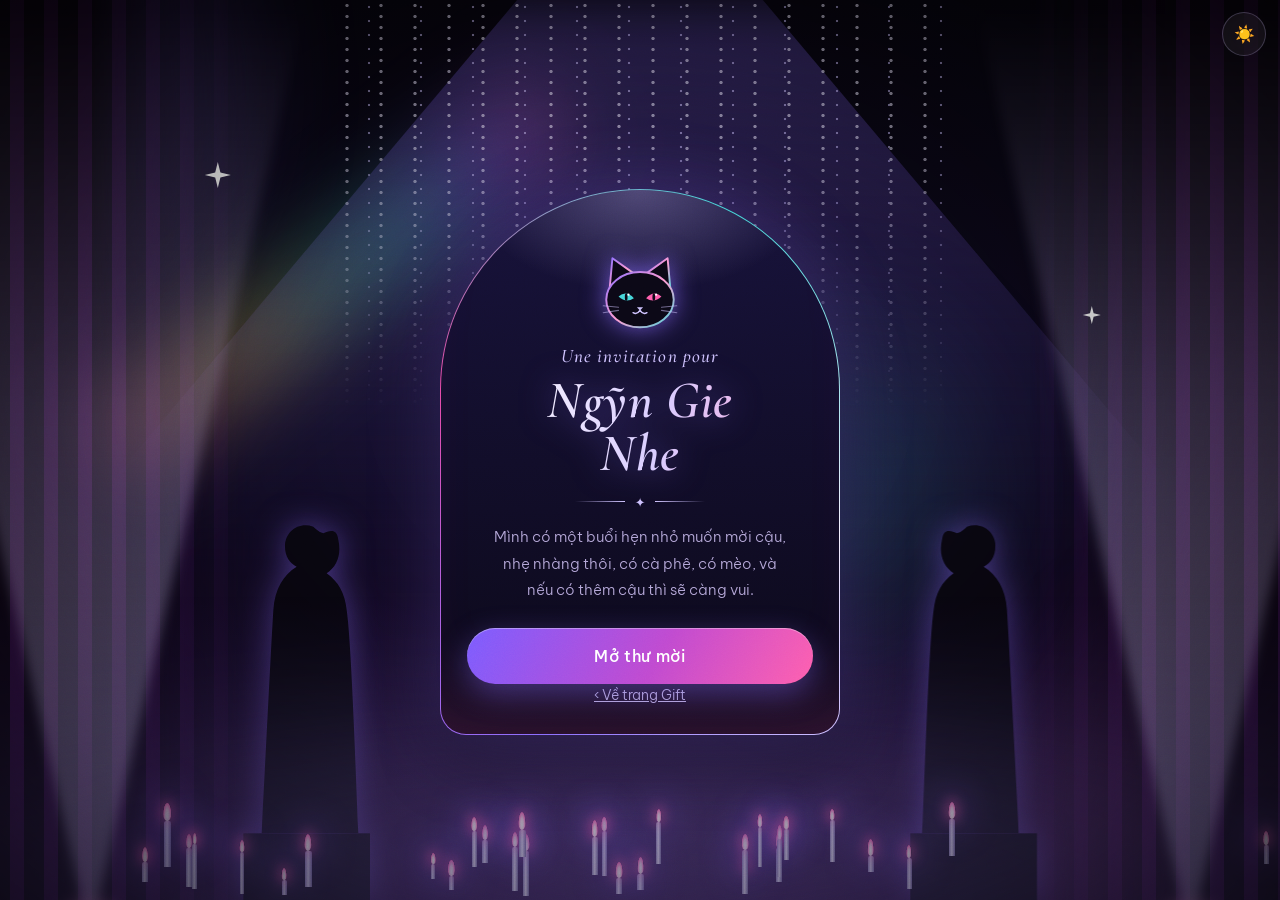
==== commit 0f9cc28a: "update webhook" ====
--- a/invite/index.html
+++ b/invite/index.html
@@ -129,6 +129,7 @@
   </div>
 </div>
 
+<script src="../config.local.js"></script>
 <script src="../discord.js"></script>
 <script src="script.js"></script>
 </body>
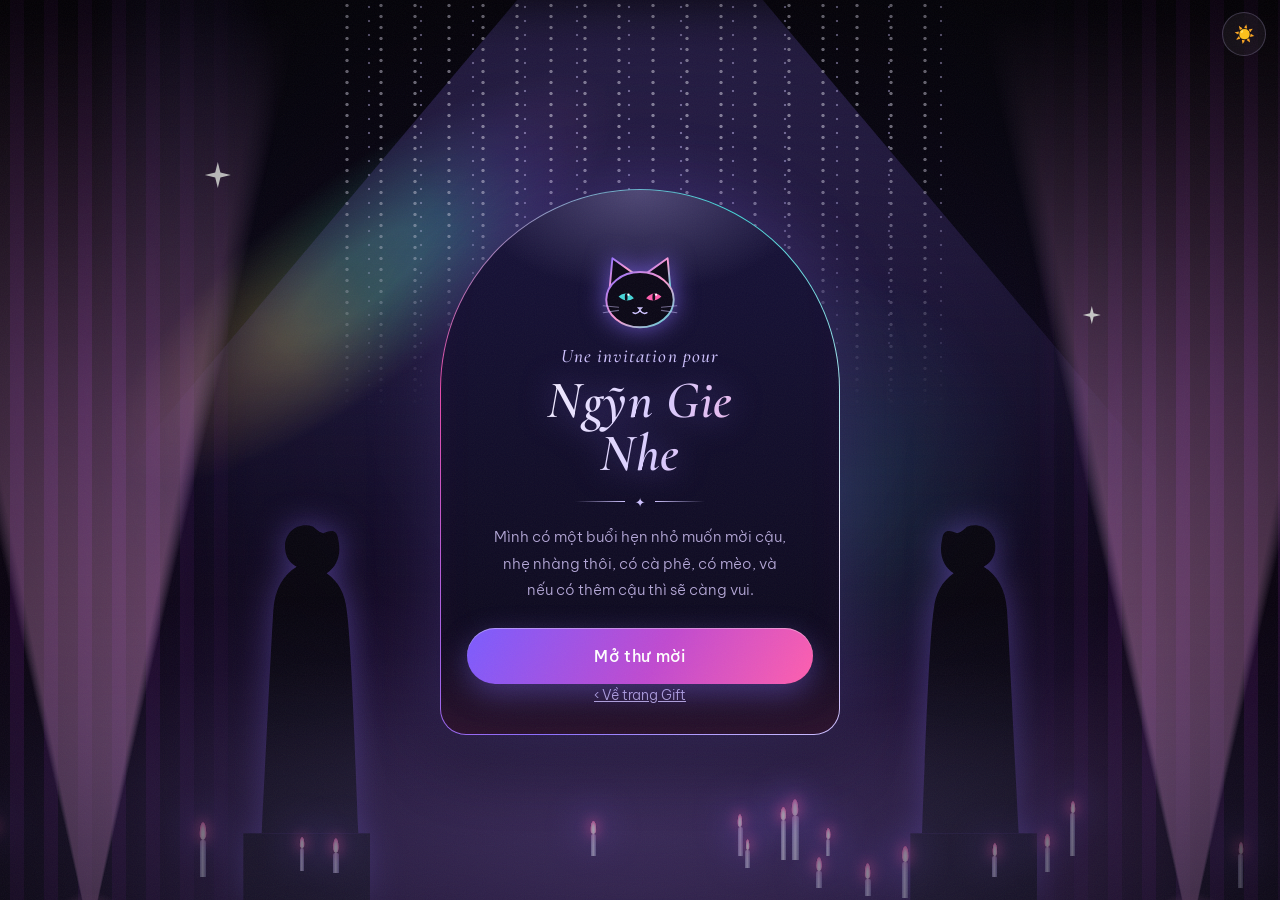
==== commit dd522203: "update fps" ====
--- a/invite/index.html
+++ b/invite/index.html
@@ -99,7 +99,7 @@
       </svg>
       <p class="it lead">Réservation</p>
       <h2 style="font-size:2rem;margin:6px 0 4px">Bàn đã được giữ chỗ</h2>
-      <p class="wave" aria-label="Happy happy happy"><span class="w"><span class="l" style="--i:0" aria-hidden="true">H</span><span class="l" style="--i:1" aria-hidden="true">a</span><span class="l" style="--i:2" aria-hidden="true">p</span><span class="l" style="--i:3" aria-hidden="true">p</span><span class="l" style="--i:4" aria-hidden="true">y</span></span> <span class="w"><span class="l" style="--i:5" aria-hidden="true">h</span><span class="l" style="--i:6" aria-hidden="true">a</span><span class="l" style="--i:7" aria-hidden="true">p</span><span class="l" style="--i:8" aria-hidden="true">p</span><span class="l" style="--i:9" aria-hidden="true">y</span></span> <span class="w"><span class="l" style="--i:10" aria-hidden="true">h</span><span class="l" style="--i:11" aria-hidden="true">a</span><span class="l" style="--i:12" aria-hidden="true">p</span><span class="l" style="--i:13" aria-hidden="true">p</span><span class="l" style="--i:14" aria-hidden="true">y</span></span> <span class="l" style="--i:15" aria-hidden="true">✨</span></p>
+      <p class="wave" aria-label="Happi happi happi"><span class="w"><span class="l" style="--i:0" aria-hidden="true">H</span><span class="l" style="--i:1" aria-hidden="true">a</span><span class="l" style="--i:2" aria-hidden="true">p</span><span class="l" style="--i:3" aria-hidden="true">p</span><span class="l" style="--i:4" aria-hidden="true">i</span></span> <span class="w"><span class="l" style="--i:5" aria-hidden="true">h</span><span class="l" style="--i:6" aria-hidden="true">a</span><span class="l" style="--i:7" aria-hidden="true">p</span><span class="l" style="--i:8" aria-hidden="true">p</span><span class="l" style="--i:9" aria-hidden="true">i</span></span> <span class="w"><span class="l" style="--i:10" aria-hidden="true">h</span><span class="l" style="--i:11" aria-hidden="true">a</span><span class="l" style="--i:12" aria-hidden="true">p</span><span class="l" style="--i:13" aria-hidden="true">p</span><span class="l" style="--i:14" aria-hidden="true">i</span></span> <span class="l" style="--i:15" aria-hidden="true">✨</span></p>
       <div class="orn">✦</div>
       <p class="txt" style="margin-bottom:18px">Ngỹn Gie Nhe đã nhận lời mời. Hẹn gặp cậu nhé 🐾</p>
       <label class="note"><small>Nhắn gì cho mình không?</small><textarea id="note" rows="2" maxlength="300" placeholder="Viết vài dòng gửi mình nhé…"></textarea></label>
--- a/invite/style.css
+++ b/invite/style.css
@@ -23,17 +23,25 @@
 *{box-sizing:border-box;-webkit-tap-highlight-color:transparent}
 html,body{height:100%}
 html{scroll-padding-top:env(safe-area-inset-top,0px)}
+/* thanh cuộn mảnh tím–hồng (thay thanh mặc định) */
+*{scrollbar-width:thin;scrollbar-color:var(--violet) transparent}
+@supports not (scrollbar-color:auto){
+  ::-webkit-scrollbar{width:8px;height:8px}
+  ::-webkit-scrollbar-track{background:transparent}
+  ::-webkit-scrollbar-thumb{border-radius:8px;border:2px solid transparent;background:linear-gradient(180deg,var(--violet),var(--mag));background-clip:content-box}
+}
 body{margin:0;font-family:"Be Vietnam Pro",system-ui,-apple-system,"Segoe UI",sans-serif;font-weight:300;color:var(--ink);
   background:linear-gradient(180deg,var(--sky1),var(--sky2) 55%,var(--sky3)) fixed;overflow-x:hidden}
 body::before{content:"";position:fixed;inset:0;z-index:-1;pointer-events:none;background:var(--vig)}
-body::after{content:"";position:fixed;inset:0;z-index:30;pointer-events:none;opacity:.1;mix-blend-mode:overlay;
+body::after{content:"";position:fixed;inset:0;z-index:30;pointer-events:none;opacity:.05;
   background-image:url("data:image/svg+xml,%3Csvg xmlns='http://www.w3.org/2000/svg' width='160' height='160'%3E%3Cfilter id='n'%3E%3CfeTurbulence type='fractalNoise' baseFrequency='.9' numOctaves='2' stitchTiles='stitch'/%3E%3C/filter%3E%3Crect width='100%25' height='100%25' filter='url(%23n)'/%3E%3C/svg%3E")}
 
 /* ===== cảnh nhà nguyện ===== */
-.blob{position:fixed;z-index:-2;border-radius:50%;filter:blur(80px);pointer-events:none;animation:flow 18s ease-in-out infinite alternate}
-.o1{width:320px;height:420px;background:var(--violet);opacity:.4;top:-120px;left:-120px}
-.o2{width:340px;height:420px;background:var(--mag);opacity:.3;bottom:-160px;right:-140px;animation-duration:22s}
-.o3{width:240px;height:300px;background:var(--teal);opacity:.16;top:38%;left:56%;animation-duration:26s}
+/* blob: dùng radial-gradient mềm thay cho filter:blur(80px) (blur lớn + animation rất tốn GPU) */
+.blob{position:fixed;z-index:-2;pointer-events:none;animation:flow 18s ease-in-out infinite alternate;will-change:transform}
+.o1{width:480px;height:580px;background:radial-gradient(closest-side,rgba(139,109,255,.95),rgba(139,109,255,.5) 45%,transparent);opacity:.4;top:-200px;left:-200px}
+.o2{width:500px;height:580px;background:radial-gradient(closest-side,rgba(230,74,168,.95),rgba(230,74,168,.5) 45%,transparent);opacity:.3;bottom:-240px;right:-220px;animation-duration:22s}
+.o3{width:400px;height:460px;background:radial-gradient(closest-side,rgba(70,214,217,.95),rgba(70,214,217,.5) 45%,transparent);opacity:.16;top:calc(38% - 80px);left:calc(56% - 80px);animation-duration:26s}
 @keyframes flow{to{transform:translate3d(30px,-40px,0) scale(1.15)}}
 .scene{position:fixed;inset:0;z-index:-2;pointer-events:none;overflow:hidden}
 .scene::before{content:"";position:absolute;top:0;left:50%;width:120vw;height:85vh;transform:translateX(-50%);
@@ -49,13 +57,15 @@
   background-size:34px 11px,52px 14px;background-position:0 0,13px 0;
   -webkit-mask-image:linear-gradient(#000 30%,transparent);mask-image:linear-gradient(#000 30%,transparent)}
 @keyframes sway2{from{transform:translateX(-50%) rotate(-.5deg)}to{transform:translateX(-50%) rotate(.5deg)}}
-.prism{position:absolute;left:4%;top:26%;width:560px;height:90px;transform:rotate(-38deg);filter:blur(38px);opacity:.3;mix-blend-mode:screen;animation:prism 20s ease-in-out infinite alternate;
-  background:linear-gradient(90deg,#ff5fae,#ffb24f,#fff56a,#5fe3a1,#46d6d9,#7b5cff,#e64aa8)}
+/* prism: bỏ blur(38px), làm mềm viền bằng mask (cao hơn 90px→200px để bù phần blur lan ra) */
+.prism{position:absolute;left:4%;top:calc(26% - 55px);width:620px;height:200px;transform:rotate(-38deg);opacity:.3;mix-blend-mode:screen;animation:prism 20s ease-in-out infinite alternate;
+  background:linear-gradient(90deg,#ff5fae,#ffb24f,#fff56a,#5fe3a1,#46d6d9,#7b5cff,#e64aa8);
+  -webkit-mask-image:radial-gradient(closest-side,#000 25%,transparent);mask-image:radial-gradient(closest-side,#000 25%,transparent)}
 @keyframes prism{to{transform:rotate(-30deg) translate(40px,30px);opacity:.18}}
-.spark{position:absolute;width:26px;height:26px;background:#fff;clip-path:polygon(50% 0,60% 40%,100% 50%,60% 60%,50% 100%,40% 60%,0 50%,40% 40%);filter:drop-shadow(0 0 6px #cfc3ff);animation:tw 3.6s ease-in-out infinite}
+.spark{position:absolute;width:26px;height:26px;background:#fff;clip-path:polygon(50% 0,60% 40%,100% 50%,60% 60%,50% 100%,40% 60%,0 50%,40% 40%);animation:tw 3.6s ease-in-out infinite}
 .spark.a{left:16%;top:18%}.spark.b{right:14%;top:34%;width:18px;height:18px;animation-delay:1.4s}
 @keyframes tw{0%,100%{opacity:.15;transform:scale(.6) rotate(0)}50%{opacity:1;transform:scale(1) rotate(45deg)}}
-.fog{position:absolute;bottom:-8vh;width:150%;height:38vh;left:-25%;background:radial-gradient(ellipse at 50% 60%,var(--fog),transparent 65%);filter:blur(24px);animation:drift 30s ease-in-out infinite alternate}
+.fog{position:absolute;bottom:-8vh;width:150%;height:38vh;left:-25%;background:radial-gradient(ellipse at 50% 60%,var(--fog),transparent 65%);animation:drift 30s ease-in-out infinite alternate}
 .fog.f2{bottom:-14vh;opacity:.7;animation-duration:44s;animation-direction:alternate-reverse}
 @keyframes drift{to{transform:translateX(12%)}}
 .statue{position:absolute;bottom:0;height:min(50vh,400px);aspect-ratio:80/240;fill:var(--stat);filter:drop-shadow(0 0 16px rgba(139,109,255,.5))}
@@ -123,7 +133,7 @@
 .tile::before,.row::before{content:"";position:absolute;inset:0;z-index:-1;background:var(--grad);opacity:0;transform:scale(.88);transition:opacity .45s var(--ease),transform .55s var(--ease)}
 .tile[aria-pressed="true"],.row[aria-pressed="true"]{color:#fff;border-color:transparent}
 .tile[aria-pressed="true"]::before,.row[aria-pressed="true"]::before{opacity:1;transform:none}
-.tile:hover,.row:hover{border-color:var(--lilac);transform:translateY(-2px)}
+@media (hover:hover){.tile:hover,.row:hover{border-color:var(--lilac);transform:translateY(-2px)}}
 .tile:active,.row:active{transform:scale(.96)}
 .tile::after{content:"✦";position:absolute;top:8px;right:12px;font-size:.7rem;opacity:0;transform:rotate(-120deg) scale(0);transition:opacity .4s var(--ease),transform .6s var(--spring)}
 .tile[aria-pressed="true"]::after{opacity:1;transform:none}
@@ -131,17 +141,14 @@
 
 .btn{font:inherit;font-weight:500;font-size:1rem;letter-spacing:.04em;border:0;cursor:pointer;border-radius:999px;min-height:56px;width:100%;color:#fff;
   position:relative;overflow:hidden;background:var(--grad);box-shadow:0 10px 30px rgba(139,109,255,.4),inset 0 1px 0 rgba(255,255,255,.35);transition:transform .5s var(--spring),box-shadow .4s var(--ease)}
-.btn:hover{box-shadow:0 14px 38px rgba(230,74,168,.45),inset 0 1px 0 rgba(255,255,255,.4)}
+@media (hover:hover){.btn:hover{box-shadow:0 14px 38px rgba(230,74,168,.45),inset 0 1px 0 rgba(255,255,255,.4)}}
 .btn:active{transform:scale(.97)}
-.btn::before{content:"";position:absolute;inset:0;background:rgba(255,255,255,.22);transform:translateX(-101%) skewX(-18deg);transition:transform .6s var(--ease);pointer-events:none}
-.btn:hover::before{transform:translateX(0) skewX(-18deg)}
-.btn.shine::after{content:"";position:absolute;top:0;left:-60%;width:40%;height:100%;background:linear-gradient(100deg,transparent,rgba(255,255,255,.55),transparent);transform:skewX(-20deg);animation:sh 4s ease-in-out 1s infinite}
-@keyframes sh{0%,60%{left:-60%}100%{left:140%}}
+.btn.shine::after{content:"";position:absolute;top:0;left:-60%;width:40%;height:100%;background:linear-gradient(100deg,transparent,rgba(255,255,255,.55),transparent);transform:skewX(-20deg);animation:sh 4s ease-in-out 1s infinite;will-change:transform}
+@keyframes sh{0%,60%{transform:translateX(0) skewX(-20deg)}100%{transform:translateX(500%) skewX(-20deg)}}
 .btn.alt{color:var(--ink);box-shadow:none;border:1.5px solid transparent;background:linear-gradient(var(--card2),var(--card2)) padding-box,var(--holo) border-box}
 :root[data-theme="light"] .btn.alt{background:linear-gradient(var(--card1),var(--card1)) padding-box,var(--holo) border-box}
-.btn.alt::before{background:rgba(139,109,255,.2)}
 .back{font:inherit;font-size:.88rem;color:var(--soft);background:none;border:0;cursor:pointer;min-height:44px;padding:0 16px;margin-top:6px;transition:color .3s}
-.back:hover{color:var(--lilac)}
+@media (hover:hover){.back:hover{color:var(--lilac)}}
 a.btn{display:flex;align-items:center;justify-content:center;text-decoration:none}
 
 .sum{text-align:left;margin:0 0 22px;padding:6px 18px;border-radius:20px;background:var(--fill2);border:1px solid var(--line)}
@@ -159,7 +166,7 @@
   transition:border-color .4s var(--ease),box-shadow .4s var(--ease),transform .5s var(--spring)}
 .fld small{font-family:"Cormorant Garamond",serif;font-style:italic;font-size:.95rem;color:var(--lilac)}
 .fld span{font-size:1.02rem}.fld span.ph{color:var(--soft)}
-.fld:hover{border-color:var(--lilac)}.fld:active{transform:scale(.98)}
+@media (hover:hover){.fld:hover{border-color:var(--lilac)}}.fld:active{transform:scale(.98)}
 .fld[aria-expanded="true"]{border-color:var(--violet);box-shadow:0 0 0 3px rgba(139,109,255,.3)}
 
 .pan{padding:12px;border-radius:22px;background:var(--fill2);border:1px solid var(--line);animation:rise .5s var(--ease)}
@@ -167,11 +174,11 @@
 .calh{display:flex;align-items:center;justify-content:space-between;margin-bottom:8px}
 .calh b{font-family:"Cormorant Garamond",serif;font-style:italic;font-weight:600;font-size:1.3rem}
 .nav{width:44px;height:44px;border-radius:50%;border:0;background:none;color:var(--lilac);font-size:1.6rem;line-height:1;cursor:pointer;transition:background .3s}
-.nav:hover:not(:disabled){background:var(--fill2)}.nav:disabled{opacity:.25;cursor:default}
+@media (hover:hover){.nav:hover:not(:disabled){background:var(--fill2)}}.nav:disabled{opacity:.25;cursor:default}
 .wd,.days{display:grid;grid-template-columns:repeat(7,1fr);gap:4px;text-align:center}
 .wd span{font-size:.72rem;color:var(--soft);padding:4px 0}
 .day{font:inherit;font-size:.92rem;color:var(--ink);height:42px;border-radius:50%;border:0;background:none;cursor:pointer;padding:0;transition:background .3s var(--ease),transform .4s var(--spring)}
-.day:hover:not(:disabled){background:var(--fill2)}.day:disabled{opacity:.28;cursor:default}
+@media (hover:hover){.day:hover:not(:disabled){background:var(--fill2)}}.day:disabled{opacity:.28;cursor:default}
 .day:active:not(:disabled),.tm:active{transform:scale(.92)}
 .day[aria-pressed="true"],.tm[aria-pressed="true"]{background:var(--grad);color:#fff;font-weight:500;border-color:transparent;box-shadow:0 6px 16px rgba(139,109,255,.45)}
 .times{display:grid;grid-template-columns:repeat(3,1fr);gap:8px;margin-top:14px;padding-top:14px;border-top:1px solid var(--line)}
@@ -215,16 +222,20 @@
   .embers{display:none}.card,:root,.btn,.tile,.row,.no.fly{transition:none}.btn::before,.tile::before,.row::before,.tile::after{transition:none}}
 
 /* ===== đèn hai bên: tối = đèn rọi quét · sáng = đèn lồng đung đưa ===== */
+/* đèn quét: bỏ filter:blur + animation hue-rotate (bắt vẽ lại cả khối mỗi frame).
+   Viền mềm bằng conic stops; đổi màu lilac↔hồng bằng crossfade opacity (chỉ tốn compositor) */
 .beam{position:absolute;bottom:-4vh;left:var(--bx);width:70vh;height:112vh;margin-left:-35vh;transform-origin:50% 100%;mix-blend-mode:screen;opacity:1;
-  background:conic-gradient(from -13deg at 50% 100%,rgba(214,200,255,.55) 0 26deg,transparent 26deg);
+  background:conic-gradient(from -13deg at 50% 100%,transparent 0,rgba(214,200,255,.55) 2deg,rgba(214,200,255,.55) 24deg,transparent 26deg);
   -webkit-mask-image:linear-gradient(0deg,#000 5%,transparent 92%);mask-image:linear-gradient(0deg,#000 5%,transparent 92%);
-  filter:blur(6px);animation:sweepL 7s ease-in-out infinite alternate,hue 12s linear infinite alternate;transition:opacity .9s var(--ease)}
+  animation:sweepL 7s ease-in-out infinite alternate;transition:opacity .9s var(--ease)}
+.beam::before{content:"";position:absolute;inset:0;background:conic-gradient(from -13deg at 50% 100%,transparent 0,rgba(255,140,215,.55) 2deg,rgba(255,140,215,.55) 24deg,transparent 26deg);animation:tint 12s ease-in-out infinite alternate}
 .beam.l{--bx:7%}
-.beam.r{--bx:93%;animation-name:sweepR,hue;animation-duration:8.5s,15s;animation-delay:-3s,-5s}
+.beam.r{--bx:93%;animation-name:sweepR;animation-duration:8.5s;animation-delay:-3s}
+.beam.r::before{animation-duration:15s;animation-delay:-5s}
 .beam::after{content:"";position:absolute;left:50%;bottom:0;width:90px;height:90px;transform:translate(-50%,50%);border-radius:50%;background:radial-gradient(circle,#fff,rgba(255,150,220,.6) 40%,transparent 70%)}
 @keyframes sweepL{from{transform:rotate(-14deg)}to{transform:rotate(30deg)}}
 @keyframes sweepR{from{transform:rotate(14deg)}to{transform:rotate(-30deg)}}
-@keyframes hue{from{filter:blur(6px) hue-rotate(-50deg)}to{filter:blur(6px) hue-rotate(70deg)}}
+@keyframes tint{from{opacity:0}to{opacity:1}}
 .lantern{position:absolute;top:var(--y);left:var(--x);width:calc(46px*var(--s));height:calc(60px*var(--s));margin-left:-23px;opacity:0;transition:opacity .9s var(--ease);
   transform-origin:50% calc(var(--y)*-1);animation:swing 5.5s ease-in-out var(--d) infinite alternate;
   border-radius:50%/42%;background:radial-gradient(circle at 50% 58%,#fffafc 0,#ffc6df 42%,#e87db2 100%);
@@ -255,7 +266,7 @@
 .fx span.cn{top:auto;bottom:0;animation-name:shoot;animation-timing-function:ease-out}
 @keyframes cfall{to{transform:translate3d(var(--dx),112vh,0) rotate(var(--r));opacity:.9}}
 @keyframes shoot{0%{transform:translate(0,0) rotate(0)}40%{transform:translate(calc(var(--dx)*.75),calc(var(--up)*-1)) rotate(calc(var(--r)*.4))}100%{transform:translate(var(--dx),30vh) rotate(var(--r));opacity:0}}
-.party .beam{animation-duration:2.6s,6s!important}.party .beam.r{animation-duration:3.1s,7s!important}
+.party .beam{animation-duration:2.6s!important}.party .beam.r{animation-duration:3.1s!important}
 @media (prefers-reduced-motion:reduce){.step.on>.cat.happy,.wave .l{animation:none!important}.fx span.cf{display:none}}
 .clapgif{display:block;width:124px;max-height:124px;height:auto;margin:0 auto 8px;object-fit:contain;border-radius:20px;cursor:pointer}
 .clapgif[hidden]{display:none}
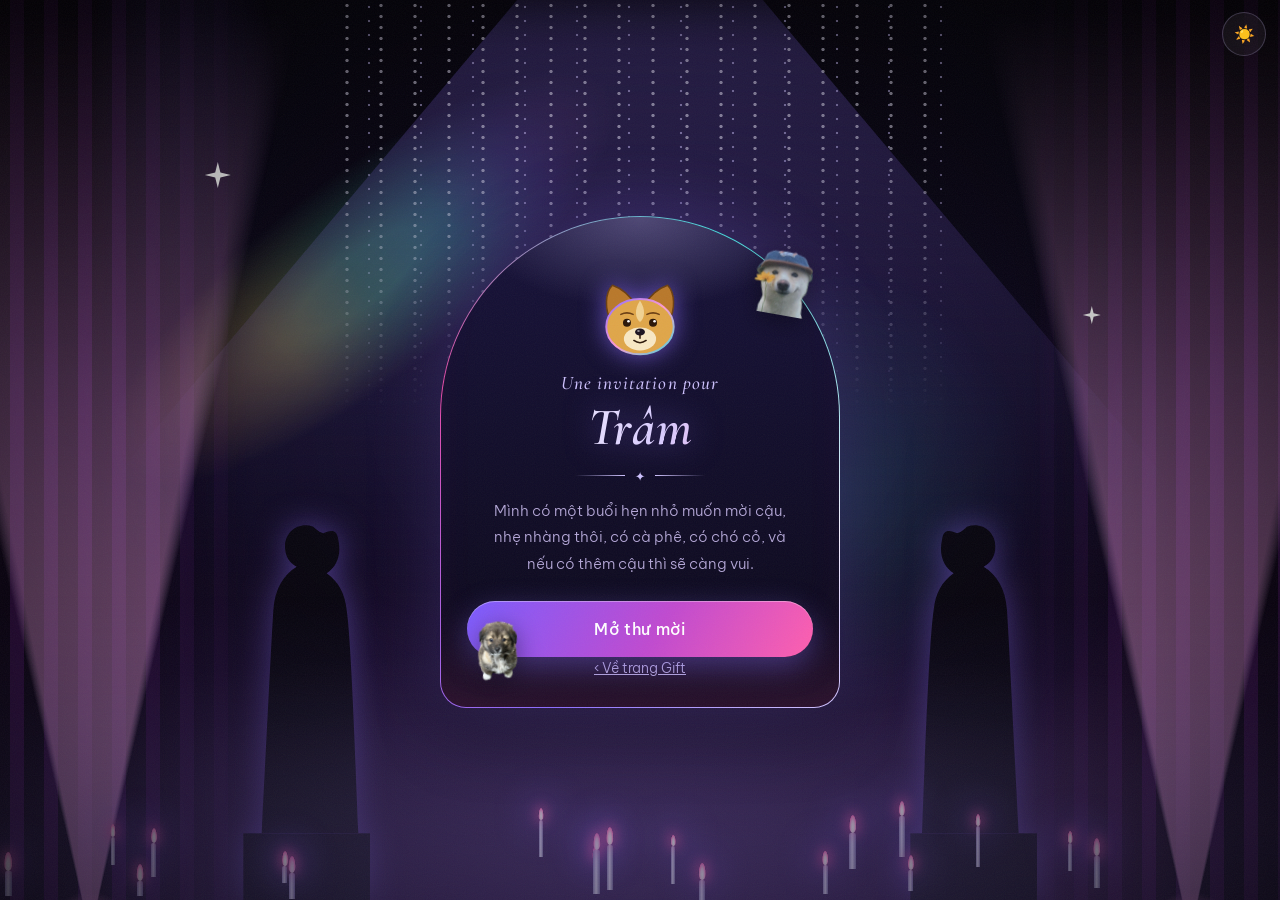
==== commit 6a76e0f1: "change to dog and add dog stickers" ====
--- a/invite/index.html
+++ b/invite/index.html
@@ -7,7 +7,7 @@
 <meta name="theme-color" content="#0d0414">
 <link rel="icon" href="data:image/svg+xml,%3Csvg xmlns=%27http://www.w3.org/2000/svg%27 viewBox=%270 0 100 100%27%3E%3Ctext y=%27.9em%27 font-size=%2790%27%3E%F0%9F%92%8C%3C/text%3E%3C/svg%3E">
 <link rel="preconnect" href="https://fonts.gstatic.com" crossorigin>
-<title>Ngỹn Gie Nhe, thư mời dùng bữa</title>
+<title>Trâm, thư mời dùng bữa</title>
 <link rel="preconnect" href="https://fonts.googleapis.com">
 <link href="https://fonts.googleapis.com/css2?family=Cormorant+Garamond:ital,wght@0,500;0,600;1,500;1,600&family=Be+Vietnam+Pro:wght@300;400;500&display=swap" rel="stylesheet">
 <link rel="stylesheet" href="style.css">
@@ -28,31 +28,25 @@
   <div class="card" id="card">
     <!-- 0 bìa -->
     <section class="step on">
-      <svg class="cat" viewBox="0 0 120 104" aria-hidden="true">
-        <defs><linearGradient id="hg" x1="0" y1="0" x2="1" y2="1"><stop offset="0" stop-color="#8b6dff"/><stop offset=".5" stop-color="#ff9bd2"/><stop offset="1" stop-color="#46d6d9"/></linearGradient></defs>
-        <g class="ear"><path d="M20 52 L24 8 L55 30 Z" fill="#0b0816" stroke="url(#hg)" stroke-width="2.5" stroke-linejoin="round"/></g>
-        <g class="ear r"><path d="M100 52 L96 8 L65 30 Z" fill="#0b0816" stroke="url(#hg)" stroke-width="2.5" stroke-linejoin="round"/></g>
-        <ellipse cx="60" cy="62" rx="44" ry="36" fill="#0b0816" stroke="url(#hg)" stroke-width="2.5"/>
-        <path d="M32 58 Q42 49 52 60 Q42 67 32 58Z" fill="#46d6d9"/><path d="M68 60 Q78 49 88 58 Q78 67 68 60Z" fill="#ff5fae"/>
-        <ellipse cx="42" cy="58.5" rx="1.8" ry="5" fill="#0b0816"/><ellipse cx="78" cy="58.5" rx="1.8" ry="5" fill="#0b0816"/>
-        <circle cx="45" cy="55.5" r="1.4" fill="#fff"/><circle cx="81" cy="55.5" r="1.4" fill="#fff"/>
-        <path d="M56 72 L64 72 L60 76Z" fill="#cfc3ff"/><path d="M60 76 Q56 82 51 79 M60 76 Q64 82 69 79" fill="none" stroke="#cfc3ff" stroke-width="2" stroke-linecap="round"/>
-        <path d="M12 70 L32 72 M12 79 L32 76 M108 70 L88 72 M108 79 L88 76" stroke="#cfc3ff" opacity=".5" stroke-width="1.4" stroke-linecap="round"/>
-      </svg>
+      <img class="stk" src="../pic/dog5.png" alt="" aria-hidden="true" loading="lazy" decoding="async" style="--w:92px;--r:10deg;top:-58px;right:-6px">
+      <img class="stk" src="../pic/dog2.png" alt="" aria-hidden="true" loading="lazy" decoding="async" style="--w:76px;--r:-8deg;bottom:-40px;left:-4px;--dl:-1.2s">
+      <svg class="cat" viewBox="0 0 120 104" aria-hidden="true"><defs><linearGradient id="hg" x1="0" y1="0" x2="1" y2="1"><stop offset="0" stop-color="#8b6dff"/><stop offset=".5" stop-color="#ff9bd2"/><stop offset="1" stop-color="#46d6d9"/></linearGradient></defs><g class="ear"><path d="M22 54 C14 40 14 18 24 8 C36 12 48 22 54 34 Z" fill="#b9782a" stroke="#6b3f12" stroke-width="2" stroke-linejoin="round"/></g><g class="ear r"><path d="M98 54 C106 40 106 18 96 8 C84 12 72 22 66 34 Z" fill="#b9782a" stroke="#6b3f12" stroke-width="2" stroke-linejoin="round"/></g><ellipse cx="60" cy="62" rx="44" ry="36" fill="#e0a649" stroke="url(#hg)" stroke-width="2.5"/><path d="M60 28 C52 40 54 52 60 56 C66 52 68 40 60 28Z" fill="#f3d9a0" opacity=".85"/><ellipse cx="60" cy="78" rx="21" ry="15" fill="#f8e8c4"/><circle cx="43" cy="57" r="5.2" fill="#2a1608"/><circle cx="77" cy="57" r="5.2" fill="#2a1608"/><circle cx="45" cy="55" r="1.7" fill="#fff"/><circle cx="79" cy="55" r="1.7" fill="#fff"/><path d="M35 46 Q43 42 51 46 M69 46 Q77 42 85 46" fill="none" stroke="#6b3f12" stroke-width="2" stroke-linecap="round"/><ellipse cx="60" cy="69" rx="6.5" ry="4.6" fill="#1a1220"/><ellipse cx="58" cy="67.6" rx="1.8" ry="1" fill="#fff" opacity=".7"/><path d="M60 73 L60 77 M52 80 Q60 86 68 80" fill="none" stroke="#2a1608" stroke-width="2" stroke-linecap="round"/></svg>
       <p class="it lead">Une invitation pour</p>
-      <h1>Ngỹn Gie<br>Nhe</h1>
+      <h1>Trâm</h1>
       <div class="orn">✦</div>
-      <p class="txt">Mình có một buổi hẹn nhỏ muốn mời cậu, nhẹ nhàng thôi, có cà phê, có mèo, và nếu có thêm cậu thì sẽ càng vui.</p>
+      <p class="txt">Mình có một buổi hẹn nhỏ muốn mời cậu, nhẹ nhàng thôi, có cà phê, có chó cỏ, và nếu có thêm cậu thì sẽ càng vui.</p>
       <button class="btn shine" data-go="1">Mở thư mời</button>
       <a class="back" href="../index.html">‹ Về trang Gift</a>
     </section>
 
     <!-- 1 địa điểm -->
     <section class="step">
+      <img class="stk" src="../pic/dog4.png" alt="" aria-hidden="true" loading="lazy" decoding="async" style="--w:96px;--r:-8deg;top:-54px;right:-4px">
+      <img class="stk" src="../pic/dog1.png" alt="" aria-hidden="true" loading="lazy" decoding="async" style="--w:58px;--r:8deg;bottom:-46px;right:6px;--dl:-.8s">
       <h2>Mình đi đâu nhỉ?</h2>
       <p class="cap">Chọn bao nhiêu cũng được</p>
       <div class="grid" id="what">
-        <button class="tile" aria-pressed="false"><em>🐱</em><b>Cà phê mèo</b></button>
+        <button class="tile" aria-pressed="false"><em>🐶</em><b>Cà phê thú cưng</b></button>
         <button class="tile" aria-pressed="false"><em>🍝</em><b>Đi ăn</b></button>
         <button class="tile" aria-pressed="false"><em>🌷</em><b>Dạo phố</b></button>
         <button class="tile" aria-pressed="false"><em>🎀</em><b>Cậu chọn đi</b></button>
@@ -63,6 +57,8 @@
 
     <!-- 2 thời gian -->
     <section class="step">
+      <img class="stk" src="../pic/dog7.png" alt="" aria-hidden="true" loading="lazy" decoding="async" style="--w:58px;--r:8deg;top:-62px;right:4px">
+      <img class="stk" src="../pic/dog3.png" alt="" aria-hidden="true" loading="lazy" decoding="async" style="--w:100px;--r:-6deg;bottom:-34px;left:-4px;--dl:-2s">
       <h2>Khi nào cậu rảnh?</h2>
       <p class="cap">Chọn ngày và giờ cậu tiện</p>
       <div id="when" class="fields">
@@ -75,8 +71,10 @@
 
     <!-- 3 xác nhận -->
     <section class="step">
+      <img class="stk" src="../pic/dog6.png" alt="" aria-hidden="true" loading="lazy" decoding="async" style="--w:84px;--r:-7deg;top:-52px;right:-4px">
+      <img class="stk" src="../pic/dog9.png" alt="" aria-hidden="true" loading="lazy" decoding="async" style="--w:96px;--r:6deg;bottom:-38px;left:-4px;--dl:-1.5s">
       <h2>Cậu đi với mình nhé?</h2>
-      <p class="cap">Bữa hẹn của Ngỹn Gie Nhe</p>
+      <p class="cap">Bữa hẹn của Trâm</p>
       <div class="zone" id="zone">
         <button class="btn shine" id="yes">Nhận lời mời 💗</button>
         <button class="btn alt no" id="no">Khôm đi…</button>
@@ -87,25 +85,19 @@
 
     <!-- 4 xong -->
     <section class="step fin" aria-live="polite">
-      <img class="clapgif" id="clapgif" src="clap-cat.gif" alt="Mèo vỗ tay" hidden>
-      <svg class="cat happy" id="hcat" viewBox="0 0 120 104" role="button" tabindex="0" aria-label="Chạm vào mèo để thả pháo hoa">
-        <g class="ear"><path d="M20 52 L24 8 L55 30 Z" fill="#0b0816" stroke="url(#hg)" stroke-width="2.5" stroke-linejoin="round"/></g>
-        <g class="ear r"><path d="M100 52 L96 8 L65 30 Z" fill="#0b0816" stroke="url(#hg)" stroke-width="2.5" stroke-linejoin="round"/></g>
-        <ellipse cx="60" cy="62" rx="44" ry="36" fill="#0b0816" stroke="url(#hg)" stroke-width="2.5"/>
-        <path d="M31 62 Q42 48 53 62" fill="none" stroke="#46d6d9" stroke-width="4" stroke-linecap="round"/><path d="M67 62 Q78 48 89 62" fill="none" stroke="#ff5fae" stroke-width="4" stroke-linecap="round"/>
-        <ellipse cx="27" cy="73" rx="8" ry="4.5" fill="#ff5fae" opacity=".55"/><ellipse cx="93" cy="73" rx="8" ry="4.5" fill="#ff5fae" opacity=".55"/>
-        <path d="M54 72 L66 72 L60 77Z" fill="#cfc3ff"/><path d="M50 80 Q60 96 70 80 Z" fill="#ff5fae"/><path d="M55 87 Q60 91 65 87" fill="none" stroke="#ffd6f0" stroke-width="2" stroke-linecap="round"/>
-        <path d="M10 70 L30 73 M10 80 L30 77 M110 70 L90 73 M110 80 L90 77" stroke="#cfc3ff" opacity=".5" stroke-width="1.4" stroke-linecap="round"/>
-      </svg>
+      <img class="stk" src="../pic/dog2.png" alt="" aria-hidden="true" loading="lazy" decoding="async" style="--w:72px;--r:9deg;top:-50px;left:-4px;--dl:-.6s">
+      <img class="stk" src="../pic/dog5.png" alt="" aria-hidden="true" loading="lazy" decoding="async" style="--w:80px;--r:-9deg;top:-52px;right:-4px">
+      <svg class="cat happy" id="hcat" viewBox="0 0 120 104" role="button" tabindex="0" aria-label="Chạm vào cún để thả pháo hoa"><g class="ear"><path d="M22 54 C14 40 14 18 24 8 C36 12 48 22 54 34 Z" fill="#b9782a" stroke="#6b3f12" stroke-width="2" stroke-linejoin="round"/></g><g class="ear r"><path d="M98 54 C106 40 106 18 96 8 C84 12 72 22 66 34 Z" fill="#b9782a" stroke="#6b3f12" stroke-width="2" stroke-linejoin="round"/></g><ellipse cx="60" cy="62" rx="44" ry="36" fill="#e0a649" stroke="url(#hg)" stroke-width="2.5"/><path d="M60 28 C52 40 54 52 60 56 C66 52 68 40 60 28Z" fill="#f3d9a0" opacity=".85"/><ellipse cx="60" cy="78" rx="21" ry="15" fill="#f8e8c4"/><path d="M31 60 Q42 47 53 60" fill="none" stroke="#2a1608" stroke-width="4" stroke-linecap="round"/><path d="M67 60 Q78 47 89 60" fill="none" stroke="#2a1608" stroke-width="4" stroke-linecap="round"/><ellipse cx="27" cy="73" rx="8" ry="4.5" fill="#ff5fae" opacity=".5"/><ellipse cx="93" cy="73" rx="8" ry="4.5" fill="#ff5fae" opacity=".5"/><ellipse cx="60" cy="69" rx="6.5" ry="4.6" fill="#1a1220"/><ellipse cx="58" cy="67.6" rx="1.8" ry="1" fill="#fff" opacity=".7"/><path d="M60 73 L60 77 M47 78 Q60 90 73 78" fill="none" stroke="#2a1608" stroke-width="2" stroke-linecap="round"/><path d="M52 83 Q60 100 68 83 Z" fill="#ff5fae"/><path d="M60 85 L60 92" stroke="#d63a8d" stroke-width="1.4" stroke-linecap="round"/></svg>
       <p class="it lead">Réservation</p>
       <h2 style="font-size:2rem;margin:6px 0 4px">Bàn đã được giữ chỗ</h2>
-      <p class="wave" aria-label="Happi happi happi"><span class="w"><span class="l" style="--i:0" aria-hidden="true">H</span><span class="l" style="--i:1" aria-hidden="true">a</span><span class="l" style="--i:2" aria-hidden="true">p</span><span class="l" style="--i:3" aria-hidden="true">p</span><span class="l" style="--i:4" aria-hidden="true">i</span></span> <span class="w"><span class="l" style="--i:5" aria-hidden="true">h</span><span class="l" style="--i:6" aria-hidden="true">a</span><span class="l" style="--i:7" aria-hidden="true">p</span><span class="l" style="--i:8" aria-hidden="true">p</span><span class="l" style="--i:9" aria-hidden="true">i</span></span> <span class="w"><span class="l" style="--i:10" aria-hidden="true">h</span><span class="l" style="--i:11" aria-hidden="true">a</span><span class="l" style="--i:12" aria-hidden="true">p</span><span class="l" style="--i:13" aria-hidden="true">p</span><span class="l" style="--i:14" aria-hidden="true">i</span></span> <span class="l" style="--i:15" aria-hidden="true">✨</span></p>
+      <img class="finpic" src="../pic/dog8.png" alt="Chó và mèo áp sát vào màn hình">
+      <p class="wave" aria-label="can this be us?"><span class="w"><span class="l" style="--i:0" aria-hidden="true">c</span><span class="l" style="--i:1" aria-hidden="true">a</span><span class="l" style="--i:2" aria-hidden="true">n</span></span> <span class="w"><span class="l" style="--i:4" aria-hidden="true">t</span><span class="l" style="--i:5" aria-hidden="true">h</span><span class="l" style="--i:6" aria-hidden="true">i</span><span class="l" style="--i:7" aria-hidden="true">s</span></span> <span class="w"><span class="l" style="--i:9" aria-hidden="true">b</span><span class="l" style="--i:10" aria-hidden="true">e</span></span> <span class="w"><span class="l" style="--i:12" aria-hidden="true">u</span><span class="l" style="--i:13" aria-hidden="true">s</span><span class="l" style="--i:14" aria-hidden="true">?</span></span></p>
       <div class="orn">✦</div>
-      <p class="txt" style="margin-bottom:18px">Ngỹn Gie Nhe đã nhận lời mời. Hẹn gặp cậu nhé 🐾</p>
+      <p class="txt" style="margin-bottom:18px">Trâm đã nhận lời mời. Hẹn gặp cậu nhé 🐾</p>
       <label class="note"><small>Nhắn gì cho mình không?</small><textarea id="note" rows="2" maxlength="300" placeholder="Viết vài dòng gửi mình nhé…"></textarea></label>
       <a class="btn shine" id="dc" href="#">Gửi</a>
       <p class="hint" id="copied"></p>
-      <p class="hint" id="tap">Chạm vào mèo để thả thêm pháo hoa 🎉</p>
+      <p class="hint" id="tap">Chạm vào cún để thả thêm pháo hoa 🎉</p>
     </section>
   </div>
 </div>
--- a/invite/style.css
+++ b/invite/style.css
@@ -271,3 +271,13 @@
 .clapgif{display:block;width:124px;max-height:124px;height:auto;margin:0 auto 8px;object-fit:contain;border-radius:20px;cursor:pointer}
 .clapgif[hidden]{display:none}
 .step.on>.clapgif.spin{animation:spin .8s var(--spring)}
+
+/* sticker chó dán quanh thiệp */
+.step{position:relative}
+.stk{position:absolute;display:block;height:auto;width:var(--w,84px);pointer-events:none;user-select:none;z-index:3;
+  filter:drop-shadow(0 6px 12px rgba(0,0,0,.4));transform:rotate(var(--r,0deg));animation:stkbob 3.6s ease-in-out var(--dl,0s) infinite}
+@keyframes stkbob{50%{transform:translateY(-6px) rotate(calc(var(--r,0deg) + 3deg))}}
+.finpic{display:block;width:150px;max-width:60%;height:auto;margin:6px auto 4px;filter:drop-shadow(0 8px 16px rgba(0,0,0,.35))}
+@media (prefers-reduced-motion:reduce){.stk{animation:none!important}}
+.step.on>.stk{animation:stkbob 3.6s ease-in-out var(--dl,0s) infinite}
+@media (prefers-reduced-motion:reduce){.step.on>.stk{animation:none!important}}
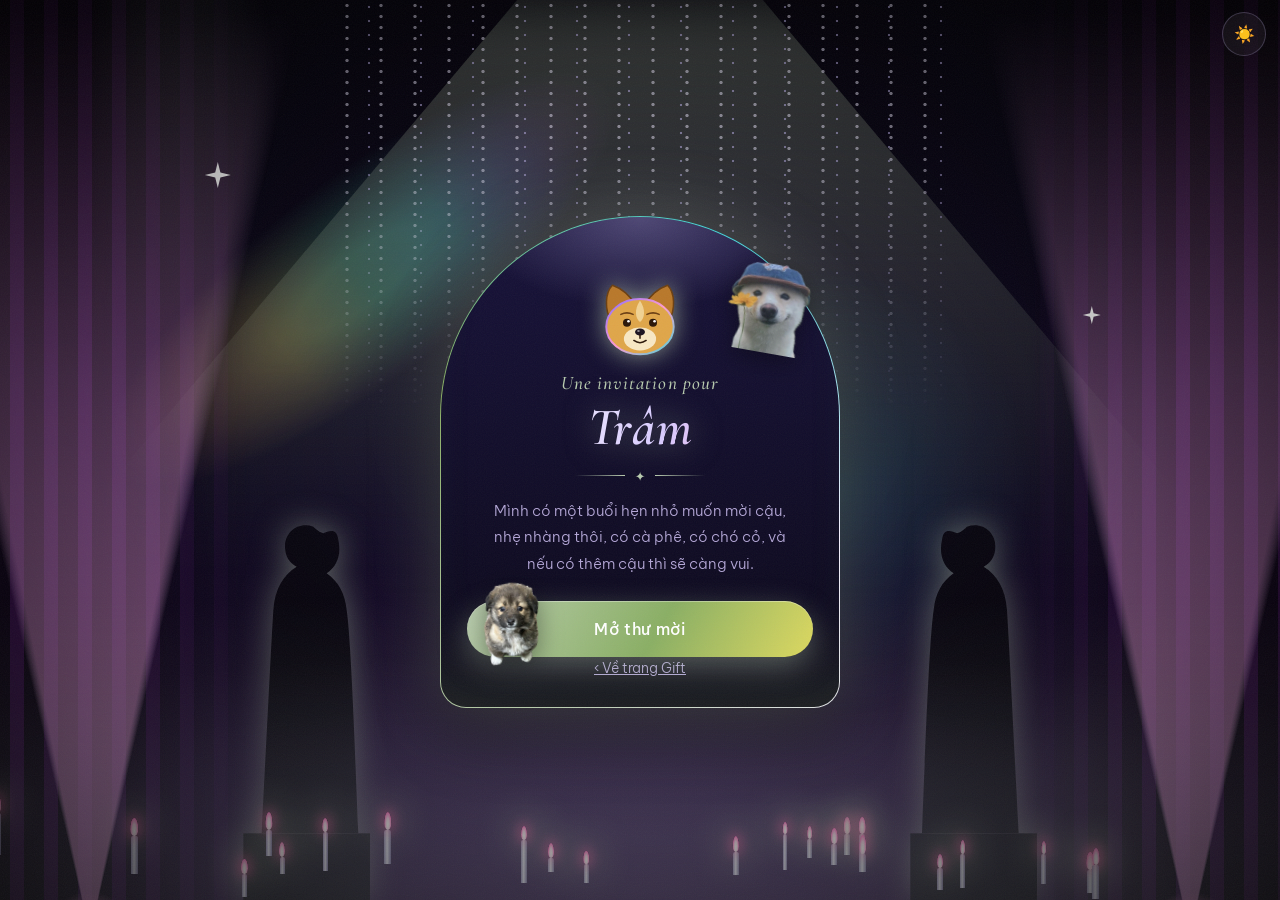
==== commit 71277259: "update stickers and theme color" ====
--- a/invite/index.html
+++ b/invite/index.html
@@ -2,6 +2,7 @@
 <html lang="vi">
 <head>
 <meta charset="utf-8">
+<script src="../mood.js"></script>
 <meta name="viewport" content="width=device-width, initial-scale=1, viewport-fit=cover">
 <meta name="robots" content="noindex,nofollow">
 <meta name="theme-color" content="#0d0414">
@@ -9,7 +10,7 @@
 <link rel="preconnect" href="https://fonts.gstatic.com" crossorigin>
 <title>Trâm, thư mời dùng bữa</title>
 <link rel="preconnect" href="https://fonts.googleapis.com">
-<link href="https://fonts.googleapis.com/css2?family=Cormorant+Garamond:ital,wght@0,500;0,600;1,500;1,600&family=Be+Vietnam+Pro:wght@300;400;500&display=swap" rel="stylesheet">
+<link href="https://fonts.googleapis.com/css2?family=Cormorant+Garamond:ital,wght@0,500;0,600;1,500;1,600&family=Great+Vibes&family=Be+Vietnam+Pro:wght@300;400;500&display=swap" rel="stylesheet">
 <link rel="stylesheet" href="style.css">
 <style>.note{display:block;text-align:left;margin:0 0 14px}.note small{display:block;margin:0 0 6px 6px;font-family:"Cormorant Garamond",serif;font-style:italic;font-size:.95rem;color:var(--lilac)}
 .note textarea{display:block;width:100%;min-height:76px;resize:none;padding:12px 16px;border-radius:18px;border:1px solid var(--line);background:var(--fill2);color:var(--ink);font:inherit;font-size:.98rem;line-height:1.5;outline:none;transition:border-color .3s}
@@ -71,7 +72,7 @@
 
     <!-- 3 xác nhận -->
     <section class="step">
-      <img class="stk" src="../pic/dog6.png" alt="" aria-hidden="true" loading="lazy" decoding="async" style="--w:84px;--r:-7deg;top:-52px;right:-4px">
+      <img class="stk" src="../pic/dog6.png" alt="" aria-hidden="true" loading="lazy" decoding="async" style="--w:84px;--r:-7deg;top:52px;right:-40px">
       <img class="stk" src="../pic/dog9.png" alt="" aria-hidden="true" loading="lazy" decoding="async" style="--w:96px;--r:6deg;bottom:-38px;left:-4px;--dl:-1.5s">
       <h2>Cậu đi với mình nhé?</h2>
       <p class="cap">Bữa hẹn của Trâm</p>
@@ -91,7 +92,7 @@
       <p class="it lead">Réservation</p>
       <h2 style="font-size:2rem;margin:6px 0 4px">Bàn đã được giữ chỗ</h2>
       <img class="finpic" src="../pic/dog8.png" alt="Chó và mèo áp sát vào màn hình">
-      <p class="wave" aria-label="can this be us?"><span class="w"><span class="l" style="--i:0" aria-hidden="true">c</span><span class="l" style="--i:1" aria-hidden="true">a</span><span class="l" style="--i:2" aria-hidden="true">n</span></span> <span class="w"><span class="l" style="--i:4" aria-hidden="true">t</span><span class="l" style="--i:5" aria-hidden="true">h</span><span class="l" style="--i:6" aria-hidden="true">i</span><span class="l" style="--i:7" aria-hidden="true">s</span></span> <span class="w"><span class="l" style="--i:9" aria-hidden="true">b</span><span class="l" style="--i:10" aria-hidden="true">e</span></span> <span class="w"><span class="l" style="--i:12" aria-hidden="true">u</span><span class="l" style="--i:13" aria-hidden="true">s</span><span class="l" style="--i:14" aria-hidden="true">?</span></span></p>
+      <p class="love" aria-label="can this be us?">can this be us?</p><span class="love-h" aria-hidden="true">♡ ♡ ♡</span>
       <div class="orn">✦</div>
       <p class="txt" style="margin-bottom:18px">Trâm đã nhận lời mời. Hẹn gặp cậu nhé 🐾</p>
       <label class="note"><small>Nhắn gì cho mình không?</small><textarea id="note" rows="2" maxlength="300" placeholder="Viết vài dòng gửi mình nhé…"></textarea></label>
--- a/invite/style.css
+++ b/invite/style.css
@@ -4,12 +4,12 @@
 @property --fill2{syntax:'<color>';inherits:true;initial-value:#ffffff0d}
 @property --line{syntax:'<color>';inherits:true;initial-value:#cfc3ff38}
 :root{
-  --sky1:#06040d;--sky2:#0f0a22;--sky3:#2a1240;
+  --vrgb:139,109,255;--mrgb:230,74,168;--sky1:#06040d;--sky2:#0f0a22;--sky3:#2a1240;
   --ink:#f1ecff;--soft:#b3a6d6;--lilac:#cfc3ff;--violet:#8b6dff;--mag:#e64aa8;--pink:#ff5fae;--teal:#46d6d9;
   --card1:#17123a;--card2:#0b0818;--fill2:rgba(255,255,255,.05);--line:rgba(207,195,255,.22);
-  --curt1:#3a1050;--curt2:#12071d;--stat:#0a0712;--cone:rgba(139,109,255,.3);--fog:rgba(190,170,255,.16);
-  --holo:conic-gradient(from 200deg,#8b6dff,#e64aa8,#46d6d9,#f4efff,#8b6dff);
-  --grad:linear-gradient(120deg,#7b5cff,#c04ad0 55%,#ff5fae);
+  --curt1:#3a1050;--curt2:#12071d;--stat:#0a0712;--cone:rgba(var(--vrgb),.3);--fog:rgba(190,170,255,.16);
+  --holo:conic-gradient(from 200deg,var(--violet),var(--mag),var(--teal),#f4efff,var(--violet));
+  --grad:linear-gradient(120deg,var(--violet),var(--mag) 55%,var(--pink));
   --vig:radial-gradient(ellipse at 50% 45%,transparent 30%,rgba(0,0,0,.72) 100%);
   --ease:cubic-bezier(.23,1,.32,1);--spring:cubic-bezier(.34,1.56,.64,1);
   color-scheme:dark;box-sizing:border-box;
@@ -39,14 +39,14 @@
 /* ===== cảnh nhà nguyện ===== */
 /* blob: dùng radial-gradient mềm thay cho filter:blur(80px) (blur lớn + animation rất tốn GPU) */
 .blob{position:fixed;z-index:-2;pointer-events:none;animation:flow 18s ease-in-out infinite alternate;will-change:transform}
-.o1{width:480px;height:580px;background:radial-gradient(closest-side,rgba(139,109,255,.95),rgba(139,109,255,.5) 45%,transparent);opacity:.4;top:-200px;left:-200px}
-.o2{width:500px;height:580px;background:radial-gradient(closest-side,rgba(230,74,168,.95),rgba(230,74,168,.5) 45%,transparent);opacity:.3;bottom:-240px;right:-220px;animation-duration:22s}
+.o1{width:480px;height:580px;background:radial-gradient(closest-side,rgba(var(--vrgb),.95),rgba(var(--vrgb),.5) 45%,transparent);opacity:.4;top:-200px;left:-200px}
+.o2{width:500px;height:580px;background:radial-gradient(closest-side,rgba(var(--mrgb),.95),rgba(var(--mrgb),.5) 45%,transparent);opacity:.3;bottom:-240px;right:-220px;animation-duration:22s}
 .o3{width:400px;height:460px;background:radial-gradient(closest-side,rgba(70,214,217,.95),rgba(70,214,217,.5) 45%,transparent);opacity:.16;top:calc(38% - 80px);left:calc(56% - 80px);animation-duration:26s}
 @keyframes flow{to{transform:translate3d(30px,-40px,0) scale(1.15)}}
 .scene{position:fixed;inset:0;z-index:-2;pointer-events:none;overflow:hidden}
 .scene::before{content:"";position:absolute;top:0;left:50%;width:120vw;height:85vh;transform:translateX(-50%);
   background:linear-gradient(180deg,var(--cone),transparent 75%);clip-path:polygon(42% 0,58% 0,100% 100%,0 100%);filter:blur(28px)}
-.scene::after{content:"";position:absolute;left:0;right:0;bottom:0;height:34vh;background:linear-gradient(transparent,rgba(139,109,255,.2))}
+.scene::after{content:"";position:absolute;left:0;right:0;bottom:0;height:34vh;background:linear-gradient(transparent,rgba(var(--vrgb),.2))}
 .curtain{position:absolute;top:0;bottom:0;width:min(24vw,250px);transform-origin:50% 0;animation:sway 10s ease-in-out infinite alternate;
   background:linear-gradient(180deg,rgba(0,0,0,.55),transparent 45%),repeating-linear-gradient(90deg,var(--curt2) 0 10px,var(--curt1) 10px 24px,var(--curt2) 24px 34px)}
 .curtain.l{left:0;-webkit-mask-image:linear-gradient(90deg,#000 35%,transparent);mask-image:linear-gradient(90deg,#000 35%,transparent)}
@@ -68,13 +68,13 @@
 .fog{position:absolute;bottom:-8vh;width:150%;height:38vh;left:-25%;background:radial-gradient(ellipse at 50% 60%,var(--fog),transparent 65%);animation:drift 30s ease-in-out infinite alternate}
 .fog.f2{bottom:-14vh;opacity:.7;animation-duration:44s;animation-direction:alternate-reverse}
 @keyframes drift{to{transform:translateX(12%)}}
-.statue{position:absolute;bottom:0;height:min(50vh,400px);aspect-ratio:80/240;fill:var(--stat);filter:drop-shadow(0 0 16px rgba(139,109,255,.5))}
+.statue{position:absolute;bottom:0;height:min(50vh,400px);aspect-ratio:80/240;fill:var(--stat);filter:drop-shadow(0 0 16px rgba(var(--vrgb),.5))}
 .statue.l{left:max(2vw,calc(50% - 400px))}.statue.r{right:max(2vw,calc(50% - 400px));transform:scaleX(-1)}
 .candles{position:absolute;left:0;right:0;bottom:0}
 .candle{position:absolute;bottom:var(--b);left:var(--x);width:var(--w);height:var(--h);margin-left:calc(var(--w)/-2);border-radius:2px 2px 0 0;background:linear-gradient(90deg,#9d92c4,#efeaff 45%,#8478ad)}
 .candle::before{content:"";position:absolute;left:50%;bottom:100%;width:calc(var(--w)*1.1);height:calc(var(--w)*2.7);transform:translateX(-50%);transform-origin:50% 100%;
   border-radius:50% 50% 50% 50%/62% 62% 38% 38%;background:radial-gradient(ellipse at 50% 70%,#fff 0,#ffd6f0 35%,#ff6fc1 72%,transparent 76%);
-  box-shadow:0 0 12px 4px rgba(255,95,174,.5),0 0 34px 12px rgba(139,109,255,.32);animation:flick var(--f) ease-in-out var(--dl) infinite alternate}
+  box-shadow:0 0 12px 4px rgba(255,95,174,.5),0 0 34px 12px rgba(var(--vrgb),.32);animation:flick var(--f) ease-in-out var(--dl) infinite alternate}
 @keyframes flick{from{transform:translateX(-50%) scale(1) rotate(-2deg)}to{transform:translateX(-50%) scale(.88,1.14) rotate(2deg)}}
 .embers{position:fixed;inset:0;z-index:-1;pointer-events:none;overflow:hidden}
 .embers span{position:absolute;bottom:-20px;width:var(--s);height:var(--s);border-radius:50%;opacity:0;background:radial-gradient(circle,#fff,#cfc3ff 40%,transparent 70%);box-shadow:0 0 8px var(--violet);animation:ember var(--d) linear var(--l) infinite}
@@ -89,7 +89,7 @@
 .card{position:relative;isolation:isolate;width:100%;max-width:400px;padding:62px 26px 30px;text-align:center;
   border:1.5px solid transparent;border-radius:200px 200px 26px 26px;
   background:linear-gradient(180deg,var(--card1),var(--card2)) padding-box,var(--holo) border-box;
-  box-shadow:0 0 70px rgba(139,109,255,.28),0 30px 60px rgba(0,0,0,.45),inset 0 -70px 80px -50px rgba(230,74,168,.2);transition:height .6s var(--ease)}
+  box-shadow:0 0 70px rgba(var(--vrgb),.28),0 30px 60px rgba(0,0,0,.45),inset 0 -70px 80px -50px rgba(var(--mrgb),.2);transition:height .6s var(--ease)}
 .card::before{content:"";position:absolute;inset:0;z-index:-1;border-radius:inherit;pointer-events:none;background:radial-gradient(ellipse 60% 26% at 50% 0,rgba(207,195,255,.3),transparent 72%)}
 .step{display:none}
 .step.on{display:block;animation:enter .6s var(--ease) backwards}
@@ -102,7 +102,7 @@
 @keyframes rise{from{opacity:0;transform:translateY(14px)}}
 @keyframes leave{to{opacity:0;transform:translateY(-8px) scale(.985);filter:blur(4px)}}
 
-.cat{width:92px;height:80px;display:block;margin:0 auto 12px;overflow:visible;filter:drop-shadow(0 0 12px rgba(139,109,255,.7))}
+.cat{width:92px;height:80px;display:block;margin:0 auto 12px;overflow:visible;filter:drop-shadow(0 0 12px rgba(var(--vrgb),.7))}
 .ear{transform-box:fill-box;transform-origin:50% 100%;animation:wig 3.6s ease-in-out 1s 2}
 .ear.r{animation-delay:1.2s}
 @keyframes wig{0%,100%{transform:rotate(0)}30%{transform:rotate(-7deg)}60%{transform:rotate(4deg)}}
@@ -111,10 +111,10 @@
 .lead{font-size:1.2rem;margin:0}
 h1{font-weight:600;font-size:3.3rem;line-height:1;margin:6px 0 14px;letter-spacing:.01em;
   background:linear-gradient(100deg,#fff 0%,#d9ccff 22%,#ff9bd2 42%,#9be9ee 62%,#fff 84%);background-size:260% 100%;
-  -webkit-background-clip:text;background-clip:text;color:transparent;animation:holo 8s ease-in-out infinite alternate;filter:drop-shadow(0 0 16px rgba(139,109,255,.5))}
+  -webkit-background-clip:text;background-clip:text;color:transparent;animation:holo 8s ease-in-out infinite alternate;filter:drop-shadow(0 0 16px rgba(var(--vrgb),.5))}
 :root[data-theme="light"] h1{background-image:linear-gradient(100deg,#2a1a4a,#7b5cff 30%,#e64aa8 55%,#2aa9b0 78%,#2a1a4a)}
 @keyframes holo{to{background-position:100% 0}}
-h2{font-weight:600;font-size:2rem;line-height:1.15;margin:0 0 8px;color:var(--ink);text-shadow:0 0 18px rgba(139,109,255,.5)}
+h2{font-weight:600;font-size:2rem;line-height:1.15;margin:0 0 8px;color:var(--ink);text-shadow:0 0 18px rgba(var(--vrgb),.5)}
 .orn{display:flex;align-items:center;justify-content:center;gap:10px;color:var(--lilac);font-size:.8rem;margin:0 0 14px}
 .orn::before,.orn::after{content:"";width:50px;height:1px;background:linear-gradient(90deg,transparent,var(--lilac))}
 .orn::after{transform:scaleX(-1)}
@@ -140,8 +140,8 @@
 .list{display:flex;flex-direction:column;gap:10px;margin-bottom:22px}
 
 .btn{font:inherit;font-weight:500;font-size:1rem;letter-spacing:.04em;border:0;cursor:pointer;border-radius:999px;min-height:56px;width:100%;color:#fff;
-  position:relative;overflow:hidden;background:var(--grad);box-shadow:0 10px 30px rgba(139,109,255,.4),inset 0 1px 0 rgba(255,255,255,.35);transition:transform .5s var(--spring),box-shadow .4s var(--ease)}
-@media (hover:hover){.btn:hover{box-shadow:0 14px 38px rgba(230,74,168,.45),inset 0 1px 0 rgba(255,255,255,.4)}}
+  position:relative;overflow:hidden;background:var(--grad);box-shadow:0 10px 30px rgba(var(--vrgb),.4),inset 0 1px 0 rgba(255,255,255,.35);transition:transform .5s var(--spring),box-shadow .4s var(--ease)}
+@media (hover:hover){.btn:hover{box-shadow:0 14px 38px rgba(var(--mrgb),.45),inset 0 1px 0 rgba(255,255,255,.4)}}
 .btn:active{transform:scale(.97)}
 .btn.shine::after{content:"";position:absolute;top:0;left:-60%;width:40%;height:100%;background:linear-gradient(100deg,transparent,rgba(255,255,255,.55),transparent);transform:skewX(-20deg);animation:sh 4s ease-in-out 1s infinite;will-change:transform}
 @keyframes sh{0%,60%{transform:translateX(0) skewX(-20deg)}100%{transform:translateX(500%) skewX(-20deg)}}
@@ -167,7 +167,7 @@
 .fld small{font-family:"Cormorant Garamond",serif;font-style:italic;font-size:.95rem;color:var(--lilac)}
 .fld span{font-size:1.02rem}.fld span.ph{color:var(--soft)}
 @media (hover:hover){.fld:hover{border-color:var(--lilac)}}.fld:active{transform:scale(.98)}
-.fld[aria-expanded="true"]{border-color:var(--violet);box-shadow:0 0 0 3px rgba(139,109,255,.3)}
+.fld[aria-expanded="true"]{border-color:var(--violet);box-shadow:0 0 0 3px rgba(var(--vrgb),.3)}
 
 .pan{padding:12px;border-radius:22px;background:var(--fill2);border:1px solid var(--line);animation:rise .5s var(--ease)}
 .pan[hidden]{display:none}
@@ -180,7 +180,7 @@
 .day{font:inherit;font-size:.92rem;color:var(--ink);height:42px;border-radius:50%;border:0;background:none;cursor:pointer;padding:0;transition:background .3s var(--ease),transform .4s var(--spring)}
 @media (hover:hover){.day:hover:not(:disabled){background:var(--fill2)}}.day:disabled{opacity:.28;cursor:default}
 .day:active:not(:disabled),.tm:active{transform:scale(.92)}
-.day[aria-pressed="true"],.tm[aria-pressed="true"]{background:var(--grad);color:#fff;font-weight:500;border-color:transparent;box-shadow:0 6px 16px rgba(139,109,255,.45)}
+.day[aria-pressed="true"],.tm[aria-pressed="true"]{background:var(--grad);color:#fff;font-weight:500;border-color:transparent;box-shadow:0 6px 16px rgba(var(--vrgb),.45)}
 .times{display:grid;grid-template-columns:repeat(3,1fr);gap:8px;margin-top:14px;padding-top:14px;border-top:1px solid var(--line)}
 .tm{font:inherit;font-size:.92rem;color:var(--ink);min-height:44px;border-radius:999px;border:1px solid var(--line);background:var(--fill2);cursor:pointer;transition:transform .4s var(--spring)}
 .nav:focus-visible,.day:focus-visible,.tm:focus-visible,.btn:focus-visible,.tile:focus-visible,.row:focus-visible,.back:focus-visible,.theme:focus-visible,.fld:focus-visible,.sbtn:focus-visible{outline:3px solid var(--pink);outline-offset:3px}
@@ -194,7 +194,7 @@
 .ov{position:fixed;inset:0;z-index:20;display:flex;align-items:center;justify-content:center;padding:16px;background:rgba(6,3,14,.6);-webkit-backdrop-filter:blur(8px);backdrop-filter:blur(8px);animation:fade .3s var(--ease)}
 .ov[hidden]{display:none}
 .sheet{width:100%;max-width:360px;padding:16px 14px 10px;border-radius:30px;color:var(--ink);border:1.5px solid transparent;
-  background:linear-gradient(180deg,var(--card1),var(--card2)) padding-box,var(--holo) border-box;box-shadow:0 0 60px rgba(139,109,255,.3),0 24px 60px rgba(0,0,0,.5);animation:pop .55s var(--ease)}
+  background:linear-gradient(180deg,var(--card1),var(--card2)) padding-box,var(--holo) border-box;box-shadow:0 0 60px rgba(var(--vrgb),.3),0 24px 60px rgba(0,0,0,.5);animation:pop .55s var(--ease)}
 .sheet .times{margin:0;padding:0;border:0;grid-template-columns:repeat(4,1fr);max-height:300px;overflow-y:auto;overscroll-behavior:contain}
 .sact{display:flex;justify-content:space-between;margin-top:10px;padding-top:6px;border-top:1px solid var(--line)}
 .sbtn{font:inherit;font-size:.92rem;color:var(--soft);background:none;border:0;cursor:pointer;min-height:44px;padding:0 14px}
@@ -205,7 +205,7 @@
 @keyframes pop{from{opacity:0;transform:translateY(24px) scale(.94)}}
 @keyframes popout{to{opacity:0;transform:translateY(12px) scale(.96)}}
 .wheel{position:relative;display:flex;align-items:center;justify-content:center;gap:6px;height:220px}
-.wband{position:absolute;left:14px;right:14px;top:88px;height:44px;border-radius:14px;background:rgba(139,109,255,.16);border:1px solid var(--violet);pointer-events:none}
+.wband{position:absolute;left:14px;right:14px;top:88px;height:44px;border-radius:14px;background:rgba(var(--vrgb),.16);border:1px solid var(--violet);pointer-events:none}
 .wcol{position:relative;z-index:1;width:92px;height:220px;overflow-y:auto;scroll-snap-type:y mandatory;padding:88px 0;scrollbar-width:none;-ms-overflow-style:none;overscroll-behavior:contain;
   -webkit-mask-image:linear-gradient(transparent,#000 28%,#000 72%,transparent);mask-image:linear-gradient(transparent,#000 28%,#000 72%,transparent)}
 .wcol::-webkit-scrollbar{display:none}
@@ -274,10 +274,15 @@
 
 /* sticker chó dán quanh thiệp */
 .step{position:relative}
-.stk{position:absolute;display:block;height:auto;width:var(--w,84px);pointer-events:none;user-select:none;z-index:3;
+.stk{position:absolute;display:block;height:auto;width:calc(var(--w,84px)*1.4);pointer-events:none;user-select:none;z-index:3;
   filter:drop-shadow(0 6px 12px rgba(0,0,0,.4));transform:rotate(var(--r,0deg));animation:stkbob 3.6s ease-in-out var(--dl,0s) infinite}
 @keyframes stkbob{50%{transform:translateY(-6px) rotate(calc(var(--r,0deg) + 3deg))}}
-.finpic{display:block;width:150px;max-width:60%;height:auto;margin:6px auto 4px;filter:drop-shadow(0 8px 16px rgba(0,0,0,.35))}
+.finpic{display:block;width:200px;max-width:70%;height:auto;margin:8px auto 6px;border-radius:22px;border:2px solid var(--line);filter:drop-shadow(0 8px 16px rgba(0,0,0,.35))}
 @media (prefers-reduced-motion:reduce){.stk{animation:none!important}}
 .step.on>.stk{animation:stkbob 3.6s ease-in-out var(--dl,0s) infinite}
 @media (prefers-reduced-motion:reduce){.step.on>.stk{animation:none!important}}
+
+/* can this be us: chữ viết tay, tình cảm */
+.love{font-family:"Great Vibes","Cormorant Garamond",cursive;font-weight:400;font-size:3rem;line-height:1.1;margin:6px 0 4px;
+  background:linear-gradient(100deg,var(--pink),var(--lilac) 50%,var(--pink));-webkit-background-clip:text;background-clip:text;color:transparent;filter:drop-shadow(0 0 14px rgba(var(--mrgb),.45))}
+.love-h{display:block;margin:0 0 12px;color:var(--pink);font-size:1.05rem;letter-spacing:.5em;text-indent:.5em}
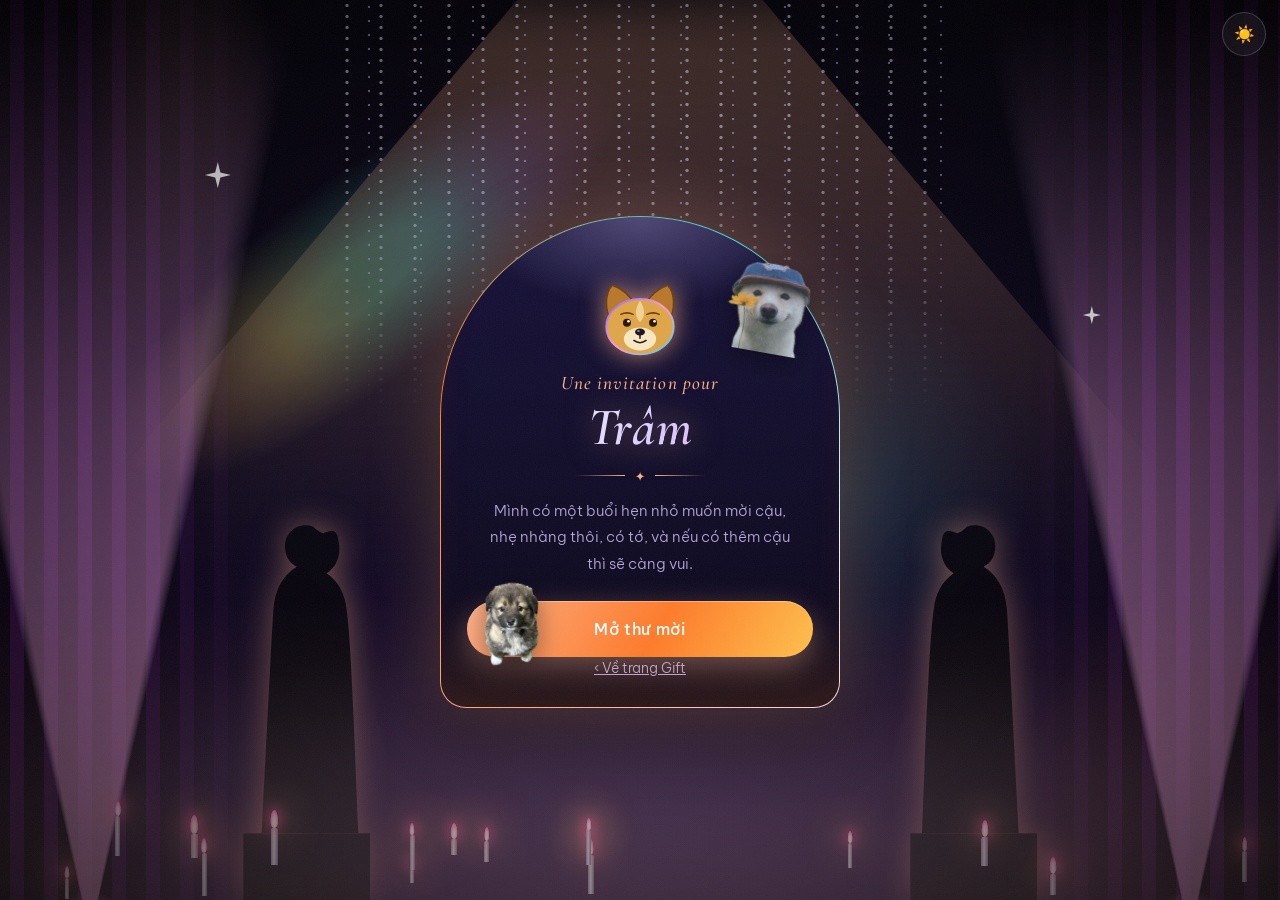
==== commit d55215d1: "update index" ====
--- a/invite/index.html
+++ b/invite/index.html
@@ -35,7 +35,7 @@
       <p class="it lead">Une invitation pour</p>
       <h1>Trâm</h1>
       <div class="orn">✦</div>
-      <p class="txt">Mình có một buổi hẹn nhỏ muốn mời cậu, nhẹ nhàng thôi, có cà phê, có chó cỏ, và nếu có thêm cậu thì sẽ càng vui.</p>
+      <p class="txt">Mình có một buổi hẹn nhỏ muốn mời cậu, nhẹ nhàng thôi, có tớ, và nếu có thêm cậu thì sẽ càng vui.</p>
       <button class="btn shine" data-go="1">Mở thư mời</button>
       <a class="back" href="../index.html">‹ Về trang Gift</a>
     </section>
